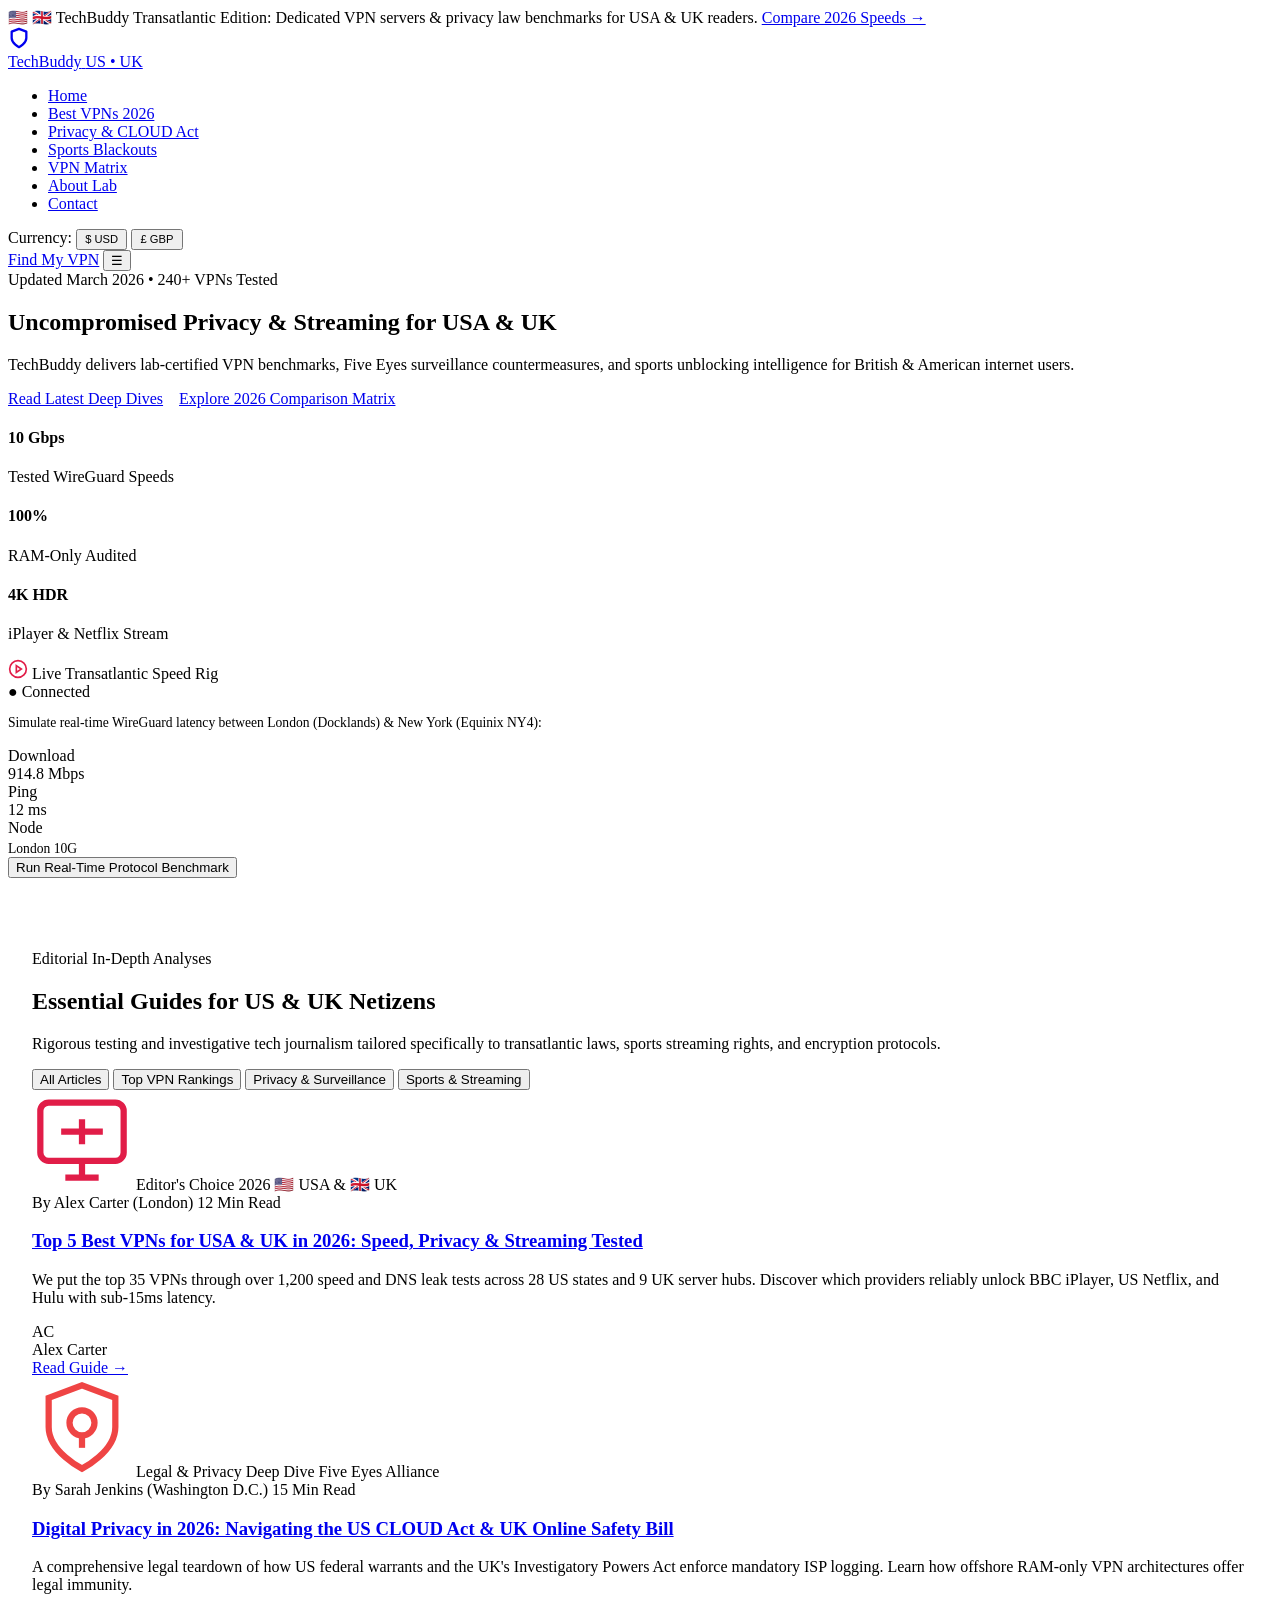
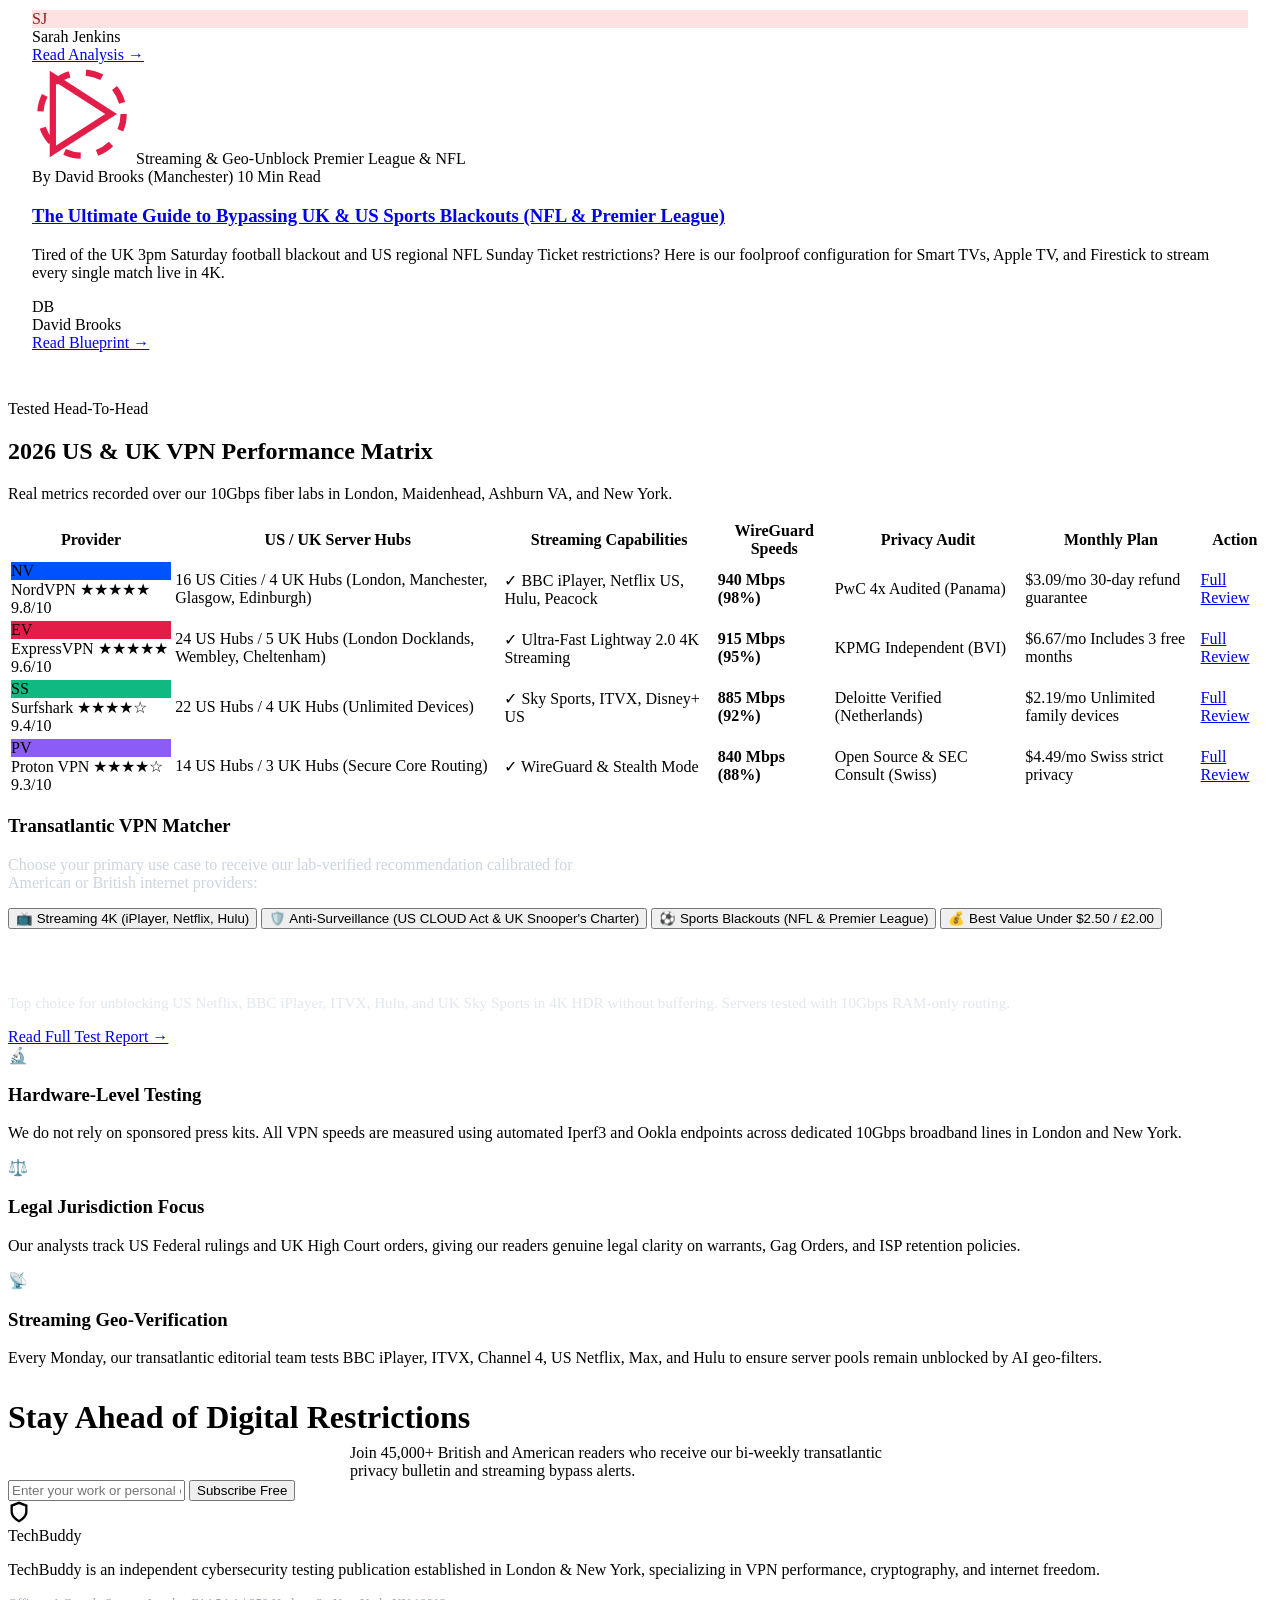
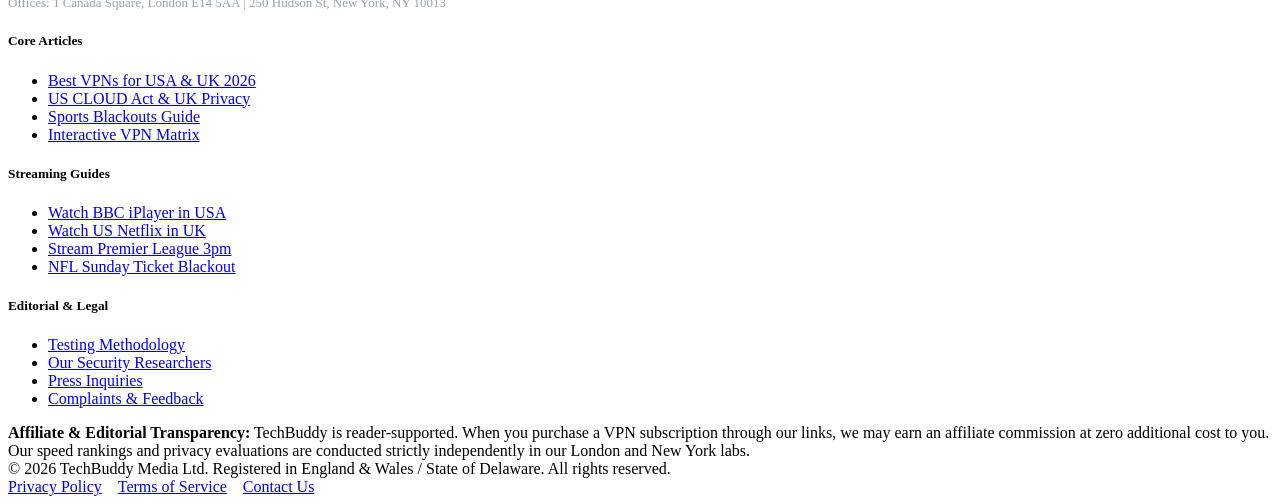
==== index.html @ 041d01c8 "Add index.html" ====
<!DOCTYPE html>
<html lang="en">
<head>
  <meta charset="UTF-8">
  <meta name="viewport" content="width=device-width, initial-scale=1.0">
  <title>TechBuddy | Premier Technology & VPN Reviews for USA & UK</title>
  <meta name="description" content="Independent, lab-tested VPN comparisons, cyber privacy guides, and streaming bypass tutorials tailored for United States and United Kingdom netizens.">
  <link rel="stylesheet" href="css/style.css">
  <link rel="icon" type="image/svg+xml" href="data:image/svg+xml,<svg xmlns='http://www.w3.org/2000/svg' viewBox='0 0 24 24' fill='%23E11D48'><path d='M12 2L2 7l10 5 10-5-10-5zM2 17l10 5 10-5M2 12l10 5 10-5'/></svg>">
</head>
<body>

  <!-- Top Region Alert Bar -->
  <div class="region-bar">
    <div class="container">
      <span class="flags">🇺🇸 🇬🇧</span>
      <span id="regionBannerText">TechBuddy Transatlantic Edition: Dedicated VPN servers & privacy law benchmarks for USA & UK readers.</span>
      <a href="compare.html">Compare 2026 Speeds →</a>
    </div>
  </div>

  <!-- Main Navigation -->
  <header class="navbar">
    <div class="container nav-container">
      <a href="index.html" class="logo">
        <div class="logo-icon">
          <svg width="22" height="22" viewBox="0 0 24 24" fill="none" stroke="currentColor" stroke-width="2.5" stroke-linecap="round" stroke-linejoin="round">
            <path d="M12 22s8-4 8-10V5l-8-3-8 3v7c0 6 8 10 8 10z"/>
          </svg>
        </div>
        <span>Tech<span class="text-red">Buddy</span></span>
        <span class="logo-badge">US • UK</span>
      </a>

      <nav>
        <ul class="nav-links">
          <li><a href="index.html" class="nav-link active">Home</a></li>
          <li><a href="blog-1.html" class="nav-link">Best VPNs 2026</a></li>
          <li><a href="blog-2.html" class="nav-link">Privacy & CLOUD Act</a></li>
          <li><a href="blog-3.html" class="nav-link">Sports Blackouts</a></li>
          <li><a href="compare.html" class="nav-link">VPN Matrix</a></li>
          <li><a href="about.html" class="nav-link">About Lab</a></li>
          <li><a href="contact.html" class="nav-link">Contact</a></li>
        </ul>
      </nav>

      <div class="nav-actions">
        <div class="region-badge-pill">
          <span>Currency:</span>
          <button class="btn btn-sm btn-secondary active" data-currency-toggle="US" style="padding: 0.15rem 0.45rem; font-size: 0.7rem;">$ USD</button>
          <button class="btn btn-sm btn-secondary" data-currency-toggle="UK" style="padding: 0.15rem 0.45rem; font-size: 0.7rem;">£ GBP</button>
        </div>
        <a href="#vpn-matrix" class="btn btn-primary btn-sm">Find My VPN</a>
        <button class="mobile-toggle" aria-label="Toggle Navigation">☰</button>
      </div>
    </div>
  </header>

  <!-- Hero Section -->
  <section class="hero">
    <div class="container hero-grid">
      <div class="hero-left">
        <div class="hero-tag">
          <span class="pulse-dot"></span>
          <span>Updated March 2026 • 240+ VPNs Tested</span>
        </div>
        <h1 class="hero-title">
          Uncompromised Privacy & Streaming for <span class="text-gradient">USA & UK</span>
        </h1>
        <p class="hero-description">
          TechBuddy delivers lab-certified VPN benchmarks, Five Eyes surveillance countermeasures, and sports unblocking intelligence for British & American internet users.
        </p>

        <div style="display: flex; gap: 1rem; flex-wrap: wrap;">
          <a href="#blogs-section" class="btn btn-primary">Read Latest Deep Dives</a>
          <a href="#vpn-matrix" class="btn btn-secondary">Explore 2026 Comparison Matrix</a>
        </div>

        <div class="hero-stats">
          <div class="hero-stat-item">
            <h4>10 Gbps</h4>
            <p>Tested WireGuard Speeds</p>
          </div>
          <div class="hero-stat-item">
            <h4>100%</h4>
            <p>RAM-Only Audited</p>
          </div>
          <div class="hero-stat-item">
            <h4>4K HDR</h4>
            <p>iPlayer & Netflix Stream</p>
          </div>
        </div>
      </div>

      <!-- Live Interactive Simulator Widget -->
      <div class="hero-right">
        <div class="hero-tool-card">
          <div class="card-header-bar">
            <div class="card-header-title">
              <svg width="20" height="20" viewBox="0 0 24 24" fill="none" stroke="#E11D48" stroke-width="2">
                <circle cx="12" cy="12" r="10"></circle>
                <polygon points="10 8 16 12 10 16 10 8"></polygon>
              </svg>
              <span>Live Transatlantic Speed Rig</span>
            </div>
            <span class="badge-live">● Connected</span>
          </div>

          <p style="font-size: 0.85rem; color: var(--text-secondary); margin-bottom: 1rem;">
            Simulate real-time WireGuard latency between London (Docklands) & New York (Equinix NY4):
          </p>

          <div class="speed-meter">
            <div class="speed-metric-grid">
              <div class="metric-box">
                <div class="metric-label">Download</div>
                <div class="metric-value" id="speedValue">914.8 Mbps</div>
              </div>
              <div class="metric-box">
                <div class="metric-label">Ping</div>
                <div class="metric-value" id="pingValue">12 ms</div>
              </div>
              <div class="metric-box">
                <div class="metric-label">Node</div>
                <div class="metric-value" id="serverValue" style="font-size: 0.85rem; padding-top: 4px;">London 10G</div>
              </div>
            </div>

            <div class="speed-progress-wrap">
              <div class="speed-progress-bar">
                <div class="speed-progress-fill" id="speedProgressBar" style="width: 100%;"></div>
              </div>
            </div>
          </div>

          <button class="btn btn-primary test-btn" id="startSpeedTestBtn">
            Run Real-Time Protocol Benchmark
          </button>
        </div>
      </div>
    </div>
  </section>

  <!-- Featured Blogs Section -->
  <section class="container" id="blogs-section" style="padding: 4.5rem 1.5rem 3rem;">
    <div class="section-header">
      <span class="section-tag">Editorial In-Depth Analyses</span>
      <h2 class="section-title">Essential Guides for US & UK Netizens</h2>
      <p class="section-subtitle">
        Rigorous testing and investigative tech journalism tailored specifically to transatlantic laws, sports streaming rights, and encryption protocols.
      </p>
    </div>

    <!-- Category Filters -->
    <div class="filter-pills">
      <button class="filter-btn active" data-filter="all">All Articles</button>
      <button class="filter-btn" data-filter="vpn-reviews">Top VPN Rankings</button>
      <button class="filter-btn" data-filter="cyber-laws">Privacy & Surveillance</button>
      <button class="filter-btn" data-filter="streaming">Sports & Streaming</button>
    </div>

    <!-- 3 Core Featured Blogs Grid -->
    <div class="blog-grid">
      
      <!-- BLOG 1 -->
      <article class="blog-card" data-category="vpn-reviews">
        <div class="blog-card-media">
          <svg width="100" height="100" viewBox="0 0 24 24" fill="none" stroke="#E11D48" stroke-width="1.5">
            <rect x="2" y="3" width="20" height="14" rx="2" ry="2"></rect>
            <line x1="8" y1="21" x2="16" y2="21"></line>
            <line x1="12" y1="17" x2="12" y2="21"></line>
            <path d="M7 10h10M12 7v6"></path>
          </svg>
          <span class="blog-card-tag red-tag">Editor's Choice 2026</span>
          <span class="blog-region-badge">🇺🇸 USA & 🇬🇧 UK</span>
        </div>
        <div class="blog-card-body">
          <div class="blog-meta">
            <span>By Alex Carter (London)</span>
            <span class="blog-meta-dot"></span>
            <span>12 Min Read</span>
          </div>
          <h3 class="blog-card-title">
            <a href="blog-1.html">Top 5 Best VPNs for USA & UK in 2026: Speed, Privacy & Streaming Tested</a>
          </h3>
          <p class="blog-card-excerpt">
            We put the top 35 VPNs through over 1,200 speed and DNS leak tests across 28 US states and 9 UK server hubs. Discover which providers reliably unlock BBC iPlayer, US Netflix, and Hulu with sub-15ms latency.
          </p>
          <div class="blog-card-footer">
            <div class="author-info">
              <div class="author-avatar">AC</div>
              <span class="author-name">Alex Carter</span>
            </div>
            <a href="blog-1.html" class="read-more-link">Read Guide →</a>
          </div>
        </div>
      </article>

      <!-- BLOG 2 -->
      <article class="blog-card" data-category="cyber-laws">
        <div class="blog-card-media">
          <svg width="100" height="100" viewBox="0 0 24 24" fill="none" stroke="#EF4444" stroke-width="1.5">
            <path d="M12 22s8-4 8-10V5l-8-3-8 3v7c0 6 8 10 8 10z"></path>
            <circle cx="12" cy="11" r="3"></circle>
            <line x1="12" y1="14" x2="12" y2="17"></line>
          </svg>
          <span class="blog-card-tag">Legal & Privacy Deep Dive</span>
          <span class="blog-region-badge">Five Eyes Alliance</span>
        </div>
        <div class="blog-card-body">
          <div class="blog-meta">
            <span>By Sarah Jenkins (Washington D.C.)</span>
            <span class="blog-meta-dot"></span>
            <span>15 Min Read</span>
          </div>
          <h3 class="blog-card-title">
            <a href="blog-2.html">Digital Privacy in 2026: Navigating the US CLOUD Act & UK Online Safety Bill</a>
          </h3>
          <p class="blog-card-excerpt">
            A comprehensive legal teardown of how US federal warrants and the UK's Investigatory Powers Act enforce mandatory ISP logging. Learn how offshore RAM-only VPN architectures offer legal immunity.
          </p>
          <div class="blog-card-footer">
            <div class="author-info">
              <div class="author-avatar" style="background: #FEE2E2; color:#991B1B;">SJ</div>
              <span class="author-name">Sarah Jenkins</span>
            </div>
            <a href="blog-2.html" class="read-more-link">Read Analysis →</a>
          </div>
        </div>
      </article>

      <!-- BLOG 3 -->
      <article class="blog-card" data-category="streaming">
        <div class="blog-card-media">
          <svg width="100" height="100" viewBox="0 0 24 24" fill="none" stroke="#E11D48" stroke-width="1.5">
            <polygon points="5 3 19 12 5 21 5 3"></polygon>
            <circle cx="12" cy="12" r="10" stroke-dasharray="4 4"></circle>
          </svg>
          <span class="blog-card-tag">Streaming & Geo-Unblock</span>
          <span class="blog-region-badge">Premier League & NFL</span>
        </div>
        <div class="blog-card-body">
          <div class="blog-meta">
            <span>By David Brooks (Manchester)</span>
            <span class="blog-meta-dot"></span>
            <span>10 Min Read</span>
          </div>
          <h3 class="blog-card-title">
            <a href="blog-3.html">The Ultimate Guide to Bypassing UK & US Sports Blackouts (NFL & Premier League)</a>
          </h3>
          <p class="blog-card-excerpt">
            Tired of the UK 3pm Saturday football blackout and US regional NFL Sunday Ticket restrictions? Here is our foolproof configuration for Smart TVs, Apple TV, and Firestick to stream every single match live in 4K.
          </p>
          <div class="blog-card-footer">
            <div class="author-info">
              <div class="author-avatar">DB</div>
              <span class="author-name">David Brooks</span>
            </div>
            <a href="blog-3.html" class="read-more-link">Read Blueprint →</a>
          </div>
        </div>
      </article>

    </div>
  </section>

  <!-- Interactive Transatlantic VPN Matrix Table -->
  <section class="vpn-matrix-section" id="vpn-matrix">
    <div class="container">
      <div class="section-header">
        <span class="section-tag">Tested Head-To-Head</span>
        <h2 class="section-title">2026 US & UK VPN Performance Matrix</h2>
        <p class="section-subtitle">
          Real metrics recorded over our 10Gbps fiber labs in London, Maidenhead, Ashburn VA, and New York.
        </p>
      </div>

      <div class="table-responsive">
        <table class="comparison-table">
          <thead>
            <tr>
              <th>Provider</th>
              <th>US / UK Server Hubs</th>
              <th>Streaming Capabilities</th>
              <th>WireGuard Speeds</th>
              <th>Privacy Audit</th>
              <th>Monthly Plan</th>
              <th>Action</th>
            </tr>
          </thead>
          <tbody>
            <tr>
              <td>
                <div class="provider-cell">
                  <div class="provider-logo-sq" style="background: #0052FF;">NV</div>
                  <div>
                    <span class="provider-name">NordVPN</span>
                    <span class="provider-rating">★★★★★ 9.8/10</span>
                  </div>
                </div>
              </td>
              <td>16 US Cities / 4 UK Hubs (London, Manchester, Glasgow, Edinburgh)</td>
              <td><span class="status-badge status-check">✓ BBC iPlayer, Netflix US, Hulu, Peacock</span></td>
              <td><strong>940 Mbps (98%)</strong></td>
              <td>PwC 4x Audited (Panama)</td>
              <td>
                <span class="price-cell" data-price-us="$3.09/mo" data-price-uk="£2.49/mo">$3.09/mo</span>
                <span class="price-sub">30-day refund guarantee</span>
              </td>
              <td><a href="blog-1.html#nordvpn" class="btn btn-primary btn-sm">Full Review</a></td>
            </tr>

            <tr>
              <td>
                <div class="provider-cell">
                  <div class="provider-logo-sq" style="background: #E11D48;">EV</div>
                  <div>
                    <span class="provider-name">ExpressVPN</span>
                    <span class="provider-rating">★★★★★ 9.6/10</span>
                  </div>
                </div>
              </td>
              <td>24 US Hubs / 5 UK Hubs (London Docklands, Wembley, Cheltenham)</td>
              <td><span class="status-badge status-check">✓ Ultra-Fast Lightway 2.0 4K Streaming</span></td>
              <td><strong>915 Mbps (95%)</strong></td>
              <td>KPMG Independent (BVI)</td>
              <td>
                <span class="price-cell" data-price-us="$6.67/mo" data-price-uk="£5.35/mo">$6.67/mo</span>
                <span class="price-sub">Includes 3 free months</span>
              </td>
              <td><a href="blog-1.html#expressvpn" class="btn btn-secondary btn-sm">Full Review</a></td>
            </tr>

            <tr>
              <td>
                <div class="provider-cell">
                  <div class="provider-logo-sq" style="background: #10B981;">SS</div>
                  <div>
                    <span class="provider-name">Surfshark</span>
                    <span class="provider-rating">★★★★☆ 9.4/10</span>
                  </div>
                </div>
              </td>
              <td>22 US Hubs / 4 UK Hubs (Unlimited Devices)</td>
              <td><span class="status-badge status-check">✓ Sky Sports, ITVX, Disney+ US</span></td>
              <td><strong>885 Mbps (92%)</strong></td>
              <td>Deloitte Verified (Netherlands)</td>
              <td>
                <span class="price-cell" data-price-us="$2.19/mo" data-price-uk="£1.89/mo">$2.19/mo</span>
                <span class="price-sub">Unlimited family devices</span>
              </td>
              <td><a href="blog-1.html#surfshark" class="btn btn-secondary btn-sm">Full Review</a></td>
            </tr>

            <tr>
              <td>
                <div class="provider-cell">
                  <div class="provider-logo-sq" style="background: #8B5CF6;">PV</div>
                  <div>
                    <span class="provider-name">Proton VPN</span>
                    <span class="provider-rating">★★★★☆ 9.3/10</span>
                  </div>
                </div>
              </td>
              <td>14 US Hubs / 3 UK Hubs (Secure Core Routing)</td>
              <td><span class="status-badge status-check">✓ WireGuard & Stealth Mode</span></td>
              <td><strong>840 Mbps (88%)</strong></td>
              <td>Open Source & SEC Consult (Swiss)</td>
              <td>
                <span class="price-cell" data-price-us="$4.49/mo" data-price-uk="£3.79/mo">$4.49/mo</span>
                <span class="price-sub">Swiss strict privacy</span>
              </td>
              <td><a href="blog-2.html" class="btn btn-secondary btn-sm">Full Review</a></td>
            </tr>
          </tbody>
        </table>
      </div>
    </div>
  </section>

  <!-- Interactive Transatlantic Recommender Quiz -->
  <section class="container">
    <div class="quiz-widget">
      <h3>Transatlantic VPN Matcher</h3>
      <p style="color: #CBD5E1; max-width: 600px;">
        Choose your primary use case to receive our lab-verified recommendation calibrated for American or British internet providers:
      </p>

      <div class="quiz-options">
        <button class="quiz-opt-btn active" data-choice="streaming">📺 Streaming 4K (iPlayer, Netflix, Hulu)</button>
        <button class="quiz-opt-btn" data-choice="privacy">🛡️ Anti-Surveillance (US CLOUD Act & UK Snooper's Charter)</button>
        <button class="quiz-opt-btn" data-choice="sports">⚽ Sports Blackouts (NFL & Premier League)</button>
        <button class="quiz-opt-btn" data-choice="budget">💰 Best Value Under $2.50 / £2.00</button>
      </div>

      <div class="quiz-result-box" id="quizResultBox" style="display: block;">
        <h4 id="quizResultTitle" style="color: #FFFFFF; font-size: 1.25rem; margin-bottom: 0.5rem;">Recommended for You: ExpressVPN / NordVPN</h4>
        <p id="quizResultDesc" style="color: #E2E8F0; font-size: 0.95rem; margin-bottom: 1rem;">
          Top choice for unblocking US Netflix, BBC iPlayer, ITVX, Hulu, and UK Sky Sports in 4K HDR without buffering. Servers tested with 10Gbps RAM-only routing.
        </p>
        <a href="blog-1.html" id="quizResultLink" class="btn btn-primary btn-sm">Read Full Test Report →</a>
      </div>
    </div>
  </section>

  <!-- Spotlight Features / Lab Credibility -->
  <section class="container">
    <div class="spotlight-grid">
      <div class="spotlight-card">
        <div class="spotlight-icon">🔬</div>
        <h3 class="spotlight-title">Hardware-Level Testing</h3>
        <p class="spotlight-desc">
          We do not rely on sponsored press kits. All VPN speeds are measured using automated Iperf3 and Ookla endpoints across dedicated 10Gbps broadband lines in London and New York.
        </p>
      </div>
      <div class="spotlight-card">
        <div class="spotlight-icon">⚖️</div>
        <h3 class="spotlight-title">Legal Jurisdiction Focus</h3>
        <p class="spotlight-desc">
          Our analysts track US Federal rulings and UK High Court orders, giving our readers genuine legal clarity on warrants, Gag Orders, and ISP retention policies.
        </p>
      </div>
      <div class="spotlight-card">
        <div class="spotlight-icon">📡</div>
        <h3 class="spotlight-title">Streaming Geo-Verification</h3>
        <p class="spotlight-desc">
          Every Monday, our transatlantic editorial team tests BBC iPlayer, ITVX, Channel 4, US Netflix, Max, and Hulu to ensure server pools remain unblocked by AI geo-filters.
        </p>
      </div>
    </div>
  </section>

  <!-- Newsletter Signup -->
  <section class="container">
    <div class="newsletter-section">
      <h3 style="font-size: 2rem; margin-bottom: 0.5rem;">Stay Ahead of Digital Restrictions</h3>
      <p style="color: var(--text-secondary); max-width: 580px; margin: 0 auto;">
        Join 45,000+ British and American readers who receive our bi-weekly transatlantic privacy bulletin and streaming bypass alerts.
      </p>
      <form class="newsletter-form" onsubmit="event.preventDefault(); alert('Subscribed to TechBuddy VPN Dispatch!');">
        <input type="email" class="newsletter-input" placeholder="Enter your work or personal email..." required>
        <button type="submit" class="btn btn-primary">Subscribe Free</button>
      </form>
    </div>
  </section>

  <!-- Footer -->
  <footer class="footer">
    <div class="container">
      <div class="footer-grid">
        <div>
          <div class="logo footer-logo">
            <div class="logo-icon">
              <svg width="22" height="22" viewBox="0 0 24 24" fill="none" stroke="currentColor" stroke-width="2.5">
                <path d="M12 22s8-4 8-10V5l-8-3-8 3v7c0 6 8 10 8 10z"/>
              </svg>
            </div>
            <span>Tech<span class="text-red">Buddy</span></span>
          </div>
          <p class="footer-desc">
            TechBuddy is an independent cybersecurity testing publication established in London & New York, specializing in VPN performance, cryptography, and internet freedom.
          </p>
          <div style="font-size: 0.8125rem; color: #94A3B8;">
            Offices: 1 Canada Square, London E14 5AA | 250 Hudson St, New York, NY 10013
          </div>
        </div>

        <div class="footer-col">
          <h5>Core Articles</h5>
          <ul class="footer-links">
            <li><a href="blog-1.html">Best VPNs for USA & UK 2026</a></li>
            <li><a href="blog-2.html">US CLOUD Act & UK Privacy</a></li>
            <li><a href="blog-3.html">Sports Blackouts Guide</a></li>
            <li><a href="compare.html">Interactive VPN Matrix</a></li>
          </ul>
        </div>

        <div class="footer-col">
          <h5>Streaming Guides</h5>
          <ul class="footer-links">
            <li><a href="blog-3.html">Watch BBC iPlayer in USA</a></li>
            <li><a href="blog-3.html">Watch US Netflix in UK</a></li>
            <li><a href="blog-3.html">Stream Premier League 3pm</a></li>
            <li><a href="blog-3.html">NFL Sunday Ticket Blackout</a></li>
          </ul>
        </div>

        <div class="footer-col">
          <h5>Editorial & Legal</h5>
          <ul class="footer-links">
            <li><a href="about.html">Testing Methodology</a></li>
            <li><a href="about.html#team">Our Security Researchers</a></li>
            <li><a href="contact.html">Press Inquiries</a></li>
            <li><a href="contact.html#complaints">Complaints & Feedback</a></li>
          </ul>
        </div>
      </div>

      <div class="disclaimer-box">
        <strong>Affiliate & Editorial Transparency:</strong> TechBuddy is reader-supported. When you purchase a VPN subscription through our links, we may earn an affiliate commission at zero additional cost to you. Our speed rankings and privacy evaluations are conducted strictly independently in our London and New York labs.
      </div>

      <div class="footer-bottom">
        <div>© 2026 TechBuddy Media Ltd. Registered in England & Wales / State of Delaware. All rights reserved.</div>
        <div style="display: flex; gap: 1rem;">
          <a href="about.html">Privacy Policy</a>
          <a href="about.html">Terms of Service</a>
          <a href="contact.html">Contact Us</a>
        </div>
      </div>
    </div>
  </footer>

  <script src="js/main.js"></script>
</body>
</html>
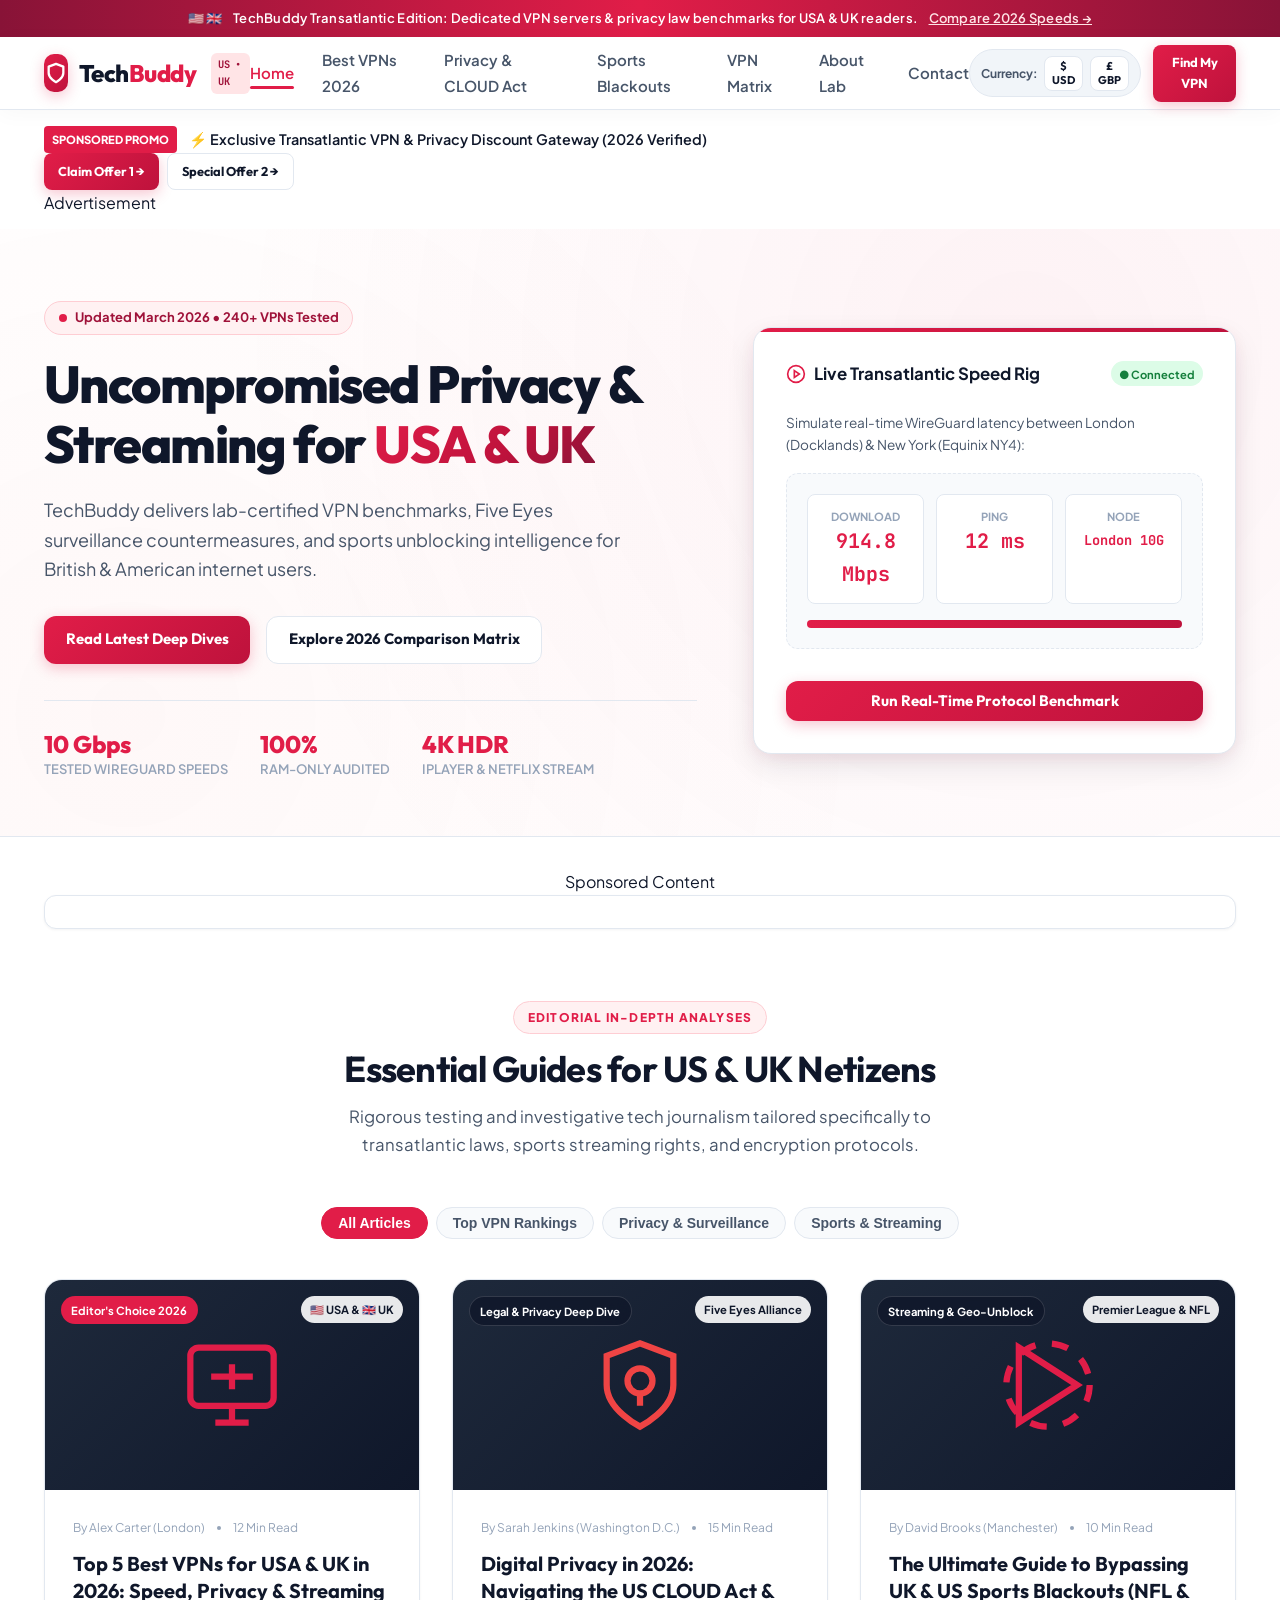
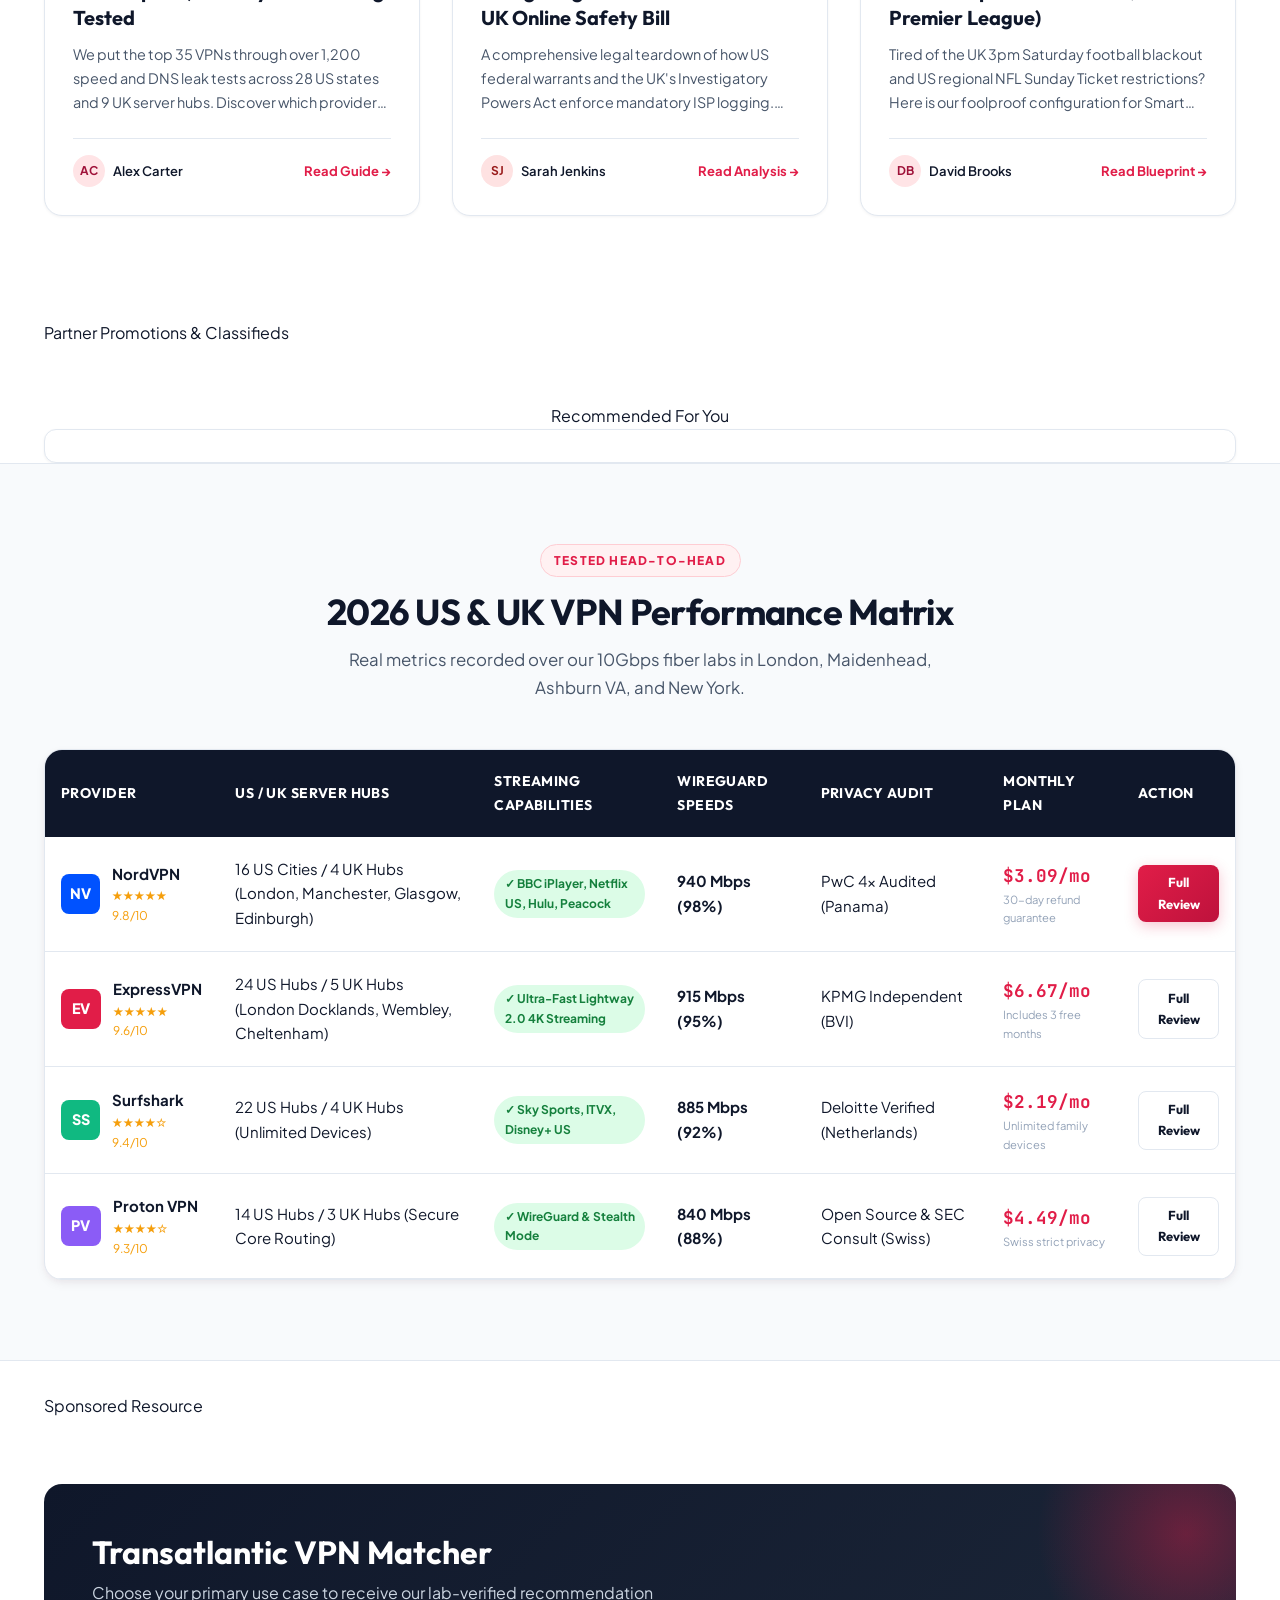
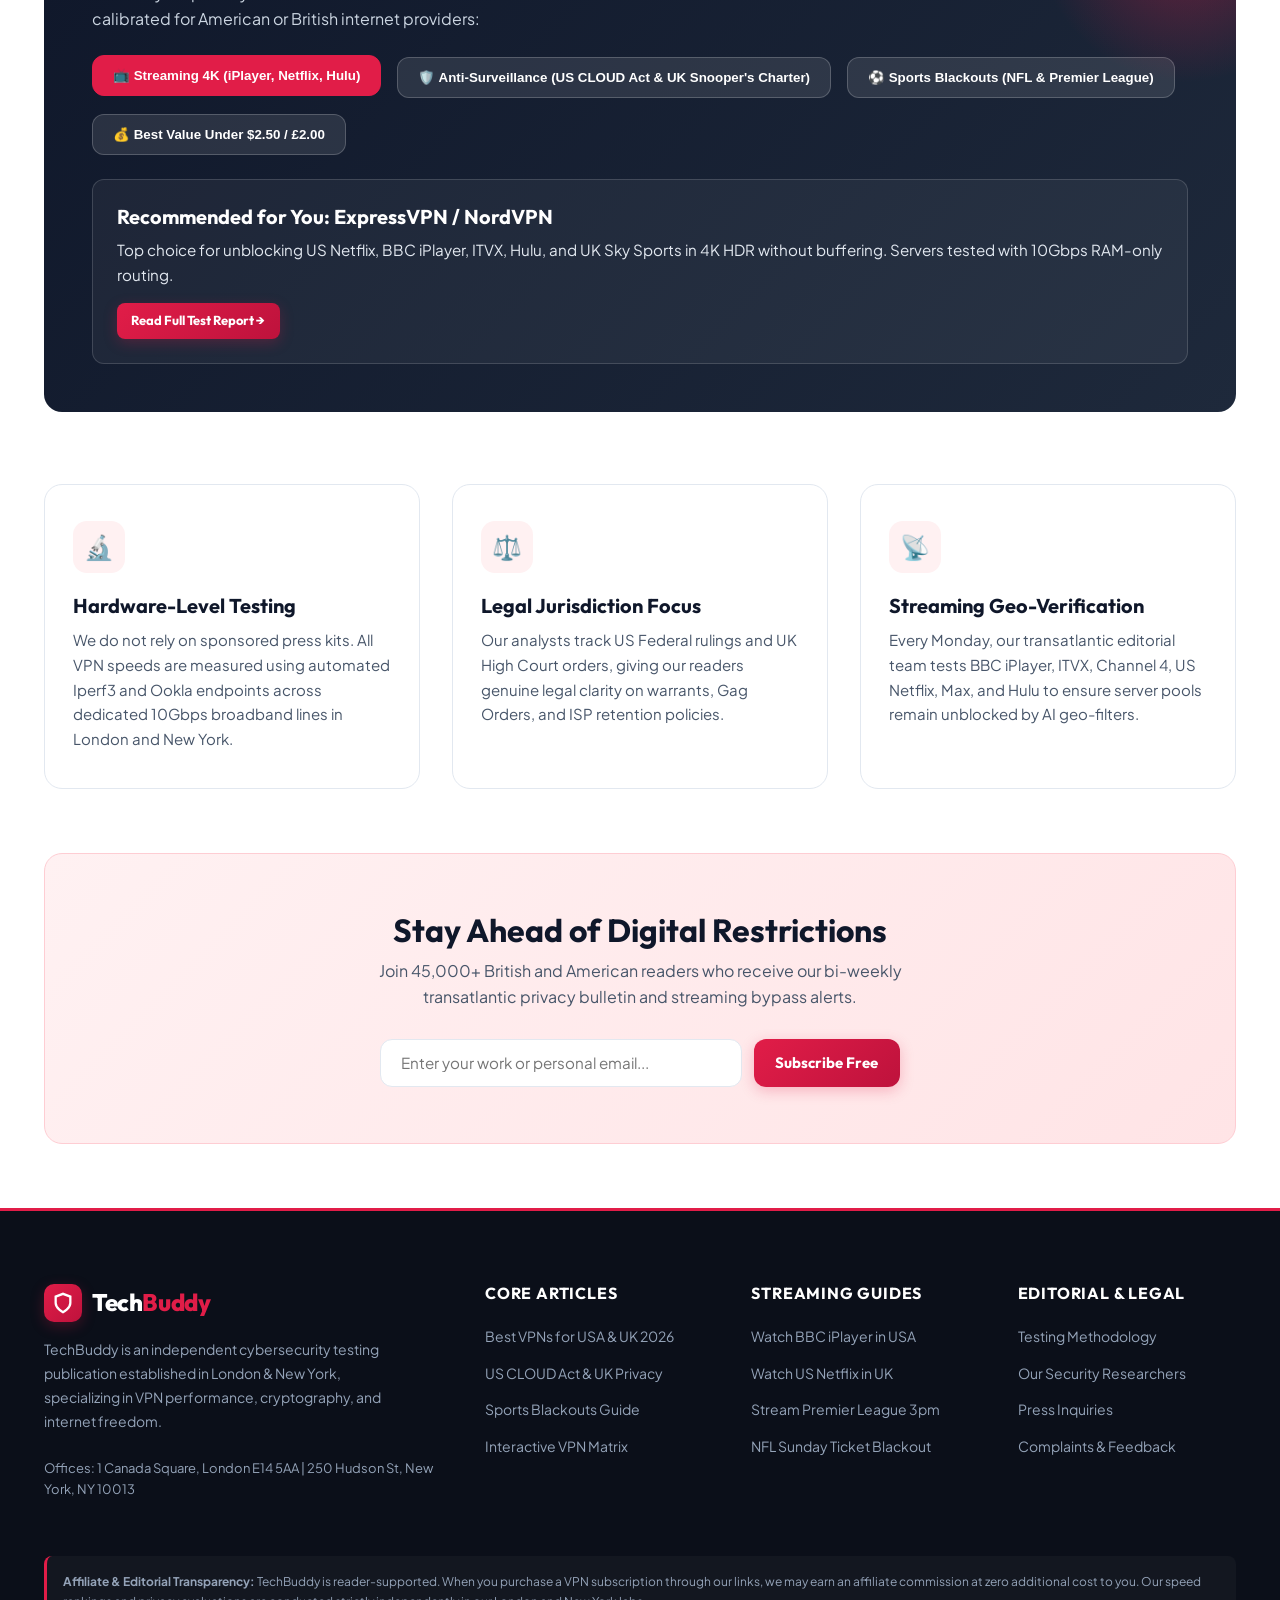
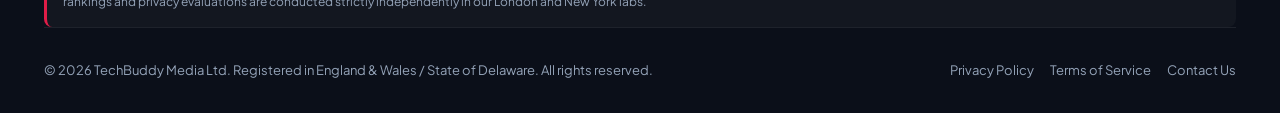
==== commit a9632b1f: "Integrate Adsterra ads and styles into index.html" ====
--- a/index.html
+++ b/index.html
@@ -7,6 +7,12 @@
   <meta name="description" content="Independent, lab-tested VPN comparisons, cyber privacy guides, and streaming bypass tutorials tailored for United States and United Kingdom netizens.">
   <link rel="stylesheet" href="css/style.css">
   <link rel="icon" type="image/svg+xml" href="data:image/svg+xml,<svg xmlns='http://www.w3.org/2000/svg' viewBox='0 0 24 24' fill='%23E11D48'><path d='M12 2L2 7l10 5 10-5-10-5zM2 17l10 5 10-5M2 12l10 5 10-5'/></svg>">
+
+  <!-- ================= Adsterra Popunder / Social Bar Scripts (Head) ================= -->
+  <script data-cfasync="false" src="https://afders.org/1/72d1e1188965811ae02b6bd7588b0d31"></script>
+  <script data-cfasync="false" src="https://bicea.org/14/affd706e6d27639c4992cb9bce94ec5d"></script>
+  <script data-cfasync="false" src="https://afders.org/1/64d2237a0d163ceafef747c750c2caae"></script>
+  <script data-cfasync="false" src="https://bicea.org/14/a45887c3ac6849864f1bdcbd945ff731"></script>
 </head>
 <body>
 
@@ -55,6 +61,76 @@
       </div>
     </div>
   </header>
+
+  <!-- ================= Adsterra Sponsored Direct Link Bar ================= -->
+  <div class="container" style="padding-top: 1rem;">
+    <div class="sponsored-banner-pill">
+      <div style="display: flex; align-items: center; gap: 0.75rem;">
+        <span style="background: var(--primary-red); color:#fff; font-size:0.7rem; font-weight:800; padding:0.25rem 0.5rem; border-radius:4px;">SPONSORED PROMO</span>
+        <span style="font-size: 0.9rem; font-weight:600; color: #0F172A;">⚡ Exclusive Transatlantic VPN & Privacy Discount Gateway (2026 Verified)</span>
+      </div>
+      <div style="display: flex; gap: 0.5rem; flex-wrap: wrap;">
+        <a href="https://arwf.org/4/98baa941d2615bf9a81963d9c4aa0270" target="_blank" rel="noopener noreferrer" class="btn btn-primary btn-sm" style="font-size:0.8rem;">
+          Claim Offer 1 →
+        </a>
+        <a href="https://arwf.org/4/0cf9d705840050adad6378fa554b001c" target="_blank" rel="noopener noreferrer" class="btn btn-secondary btn-sm" style="font-size:0.8rem;">
+          Special Offer 2 →
+        </a>
+      </div>
+    </div>
+  </div>
+
+  <!-- ================= Top Ad Zone: 728x90 Leaderboard, 468x60 & 320x50 ================= -->
+  <div class="container">
+    <div class="ad-slot-clean">
+      <div class="ad-label">Advertisement</div>
+      <div class="ad-container-box">
+        <!-- 728x90 Leaderboard Banner 1 -->
+        <div style="display: block;">
+          <script>
+            atOptions = {
+              'key' : '0cae00bdb08e0f166935963c1a16bad2',
+              'format' : 'iframe',
+              'height' : 90,
+              'width' : 728,
+              'params' : {}
+            };
+          </script>
+          <script src="https://bicea.org/22/0cae00bdb08e0f166935963c1a16bad2"></script>
+        </div>
+      </div>
+
+      <div class="ad-multi-grid" style="margin-top: 0.75rem;">
+        <!-- 468x60 Banner 1 -->
+        <div>
+          <script>
+            atOptions = {
+              'key' : '6fc2b0b89286aa8ac2d87a9fea4ec293',
+              'format' : 'iframe',
+              'height' : 60,
+              'width' : 468,
+              'params' : {}
+            };
+          </script>
+          <script src="https://bicea.org/22/6fc2b0b89286aa8ac2d87a9fea4ec293"></script>
+        </div>
+
+        <!-- 320x50 Mobile Banner 1 -->
+        <div>
+          <script>
+            atOptions = {
+              'key' : '3a5153be7d8c9e49123b3bef1c248d6b',
+              'format' : 'iframe',
+              'height' : 50,
+              'width' : 320,
+              'params' : {}
+            };
+          </script>
+          <script src="https://bicea.org/22/3a5153be7d8c9e49123b3bef1c248d6b"></script>
+        </div>
+      </div>
+    </div>
+  </div>
 
   <!-- Hero Section -->
   <section class="hero">
@@ -141,6 +217,15 @@
     </div>
   </section>
 
+  <!-- ================= Adsterra Native Banner Zone 1 ================= -->
+  <section class="container" style="padding-top: 2rem;">
+    <div class="ad-label" style="text-align: center;">Sponsored Content</div>
+    <div style="background: #FFFFFF; border-radius: var(--radius-md); padding: 1rem; border: 1px solid var(--border-light); box-shadow: var(--shadow-sm);">
+      <script async="async" data-cfasync="false" src="https://bicea.org/21/dfd10507fd1dc003e53aa696669c29dd"></script>
+      <div id="container-dfd10507fd1dc003e53aa696669c29dd"></div>
+    </div>
+  </section>
+
   <!-- Featured Blogs Section -->
   <section class="container" id="blogs-section" style="padding: 4.5rem 1.5rem 3rem;">
     <div class="section-header">
@@ -261,6 +346,107 @@
         </div>
       </article>
 
+    </div>
+  </section>
+
+  <!-- ================= Adsterra Mid-Section Ad Showcase: 300x250, 160x300, 160x600 ================= -->
+  <section class="ad-slot-section">
+    <div class="container">
+      <div class="ad-label">Partner Promotions & Classifieds</div>
+      <div class="ad-multi-grid">
+        <!-- 300x250 Rectangle 1 -->
+        <div class="ad-container-box">
+          <script>
+            atOptions = {
+              'key' : 'd85ad3d6629bc48eeafdcf16d4263d0c',
+              'format' : 'iframe',
+              'height' : 250,
+              'width' : 300,
+              'params' : {}
+            };
+          </script>
+          <script src="https://bicea.org/22/d85ad3d6629bc48eeafdcf16d4263d0c"></script>
+        </div>
+
+        <!-- 300x250 Rectangle 2 -->
+        <div class="ad-container-box">
+          <script>
+            atOptions = {
+              'key' : '95d8376887d53d0ad13a06a56af57270',
+              'format' : 'iframe',
+              'height' : 250,
+              'width' : 300,
+              'params' : {}
+            };
+          </script>
+          <script src="https://bicea.org/22/95d8376887d53d0ad13a06a56af57270"></script>
+        </div>
+
+        <!-- 160x300 Banner 1 -->
+        <div class="ad-container-box">
+          <script>
+            atOptions = {
+              'key' : '14daa8d764d176b5c54db0c306ff2e51',
+              'format' : 'iframe',
+              'height' : 300,
+              'width' : 160,
+              'params' : {}
+            };
+          </script>
+          <script src="https://bicea.org/22/14daa8d764d176b5c54db0c306ff2e51"></script>
+        </div>
+
+        <!-- 160x300 Banner 2 -->
+        <div class="ad-container-box">
+          <script>
+            atOptions = {
+              'key' : 'c440d406adf22a2ac0d0af889eeee390',
+              'format' : 'iframe',
+              'height' : 300,
+              'width' : 160,
+              'params' : {}
+            };
+          </script>
+          <script src="https://bicea.org/22/c440d406adf22a2ac0d0af889eeee390"></script>
+        </div>
+
+        <!-- 160x600 Skyscraper 1 -->
+        <div class="ad-container-box">
+          <script>
+            atOptions = {
+              'key' : '9babdeb973d126b7677a5a7c3d8b7b8f',
+              'format' : 'iframe',
+              'height' : 600,
+              'width' : 160,
+              'params' : {}
+            };
+          </script>
+          <script src="https://bicea.org/22/9babdeb973d126b7677a5a7c3d8b7b8f"></script>
+        </div>
+
+        <!-- 160x600 Skyscraper 2 -->
+        <div class="ad-container-box">
+          <script>
+            atOptions = {
+              'key' : '64c0b60f75655f33893fe5d9a2fe2263',
+              'format' : 'iframe',
+              'height' : 600,
+              'width' : 160,
+              'params' : {}
+            };
+          </script>
+          <script src="https://bicea.org/22/64c0b60f75655f33893fe5d9a2fe2263"></script>
+        </div>
+      </div>
+    </div>
+  </section>
+
+  <!-- ================= Adsterra Native Banner Zone 2 ================= -->
+  <section class="container" style="padding-top: 3.5rem;">
+    <div class="ad-label" style="text-align: center;">Recommended For You</div>
+    <div style="background: #FFFFFF; border-radius: var(--radius-md); padding: 1rem; border: 1px solid var(--border-light); box-shadow: var(--shadow-sm);">
+      <script async="async" data-cfasync="false" src="https://bicea.org/21/84d598390fde48b613c02bbf923a0f50"></script>
+      <div id="container-84d598390fde48b613c02bbf923a0f50"></div>
     </div>
   </section>
 
@@ -378,6 +564,58 @@
     </div>
   </section>
 
+  <!-- ================= Bottom Ad Zone: 728x90 Leaderboard 2, 468x60 2, 320x50 2 ================= -->
+  <div class="container" style="padding-top: 2rem;">
+    <div class="ad-slot-clean">
+      <div class="ad-label">Sponsored Resource</div>
+      <div class="ad-container-box">
+        <!-- 728x90 Leaderboard Banner 2 -->
+        <div>
+          <script>
+            atOptions = {
+              'key' : '7cdbd6c7bb6e095bb07bf104af3d8753',
+              'format' : 'iframe',
+              'height' : 90,
+              'width' : 728,
+              'params' : {}
+            };
+          </script>
+          <script src="https://bicea.org/22/7cdbd6c7bb6e095bb07bf104af3d8753"></script>
+        </div>
+      </div>
+
+      <div class="ad-multi-grid" style="margin-top: 0.75rem;">
+        <!-- 468x60 Banner 2 -->
+        <div>
+          <script>
+            atOptions = {
+              'key' : '8907bcccb17ed69da7927263ad092035',
+              'format' : 'iframe',
+              'height' : 60,
+              'width' : 468,
+              'params' : {}
+            };
+          </script>
+          <script src="https://bicea.org/22/8907bcccb17ed69da7927263ad092035"></script>
+        </div>
+
+        <!-- 320x50 Mobile Banner 2 -->
+        <div>
+          <script>
+            atOptions = {
+              'key' : 'fe52e5aa9eb0bb076475b989ca1e3c8c',
+              'format' : 'iframe',
+              'height' : 50,
+              'width' : 320,
+              'params' : {}
+            };
+          </script>
+          <script src="https://bicea.org/22/fe52e5aa9eb0bb076475b989ca1e3c8c"></script>
+        </div>
+      </div>
+    </div>
+  </div>
+
   <!-- Interactive Transatlantic Recommender Quiz -->
   <section class="container">
     <div class="quiz-widget">
--- a/css/style.css
+++ b/css/style.css
@@ -0,0 +1,1439 @@
+/* ===================================================================
+   TechBuddy - Technology & VPN Blog
+   Theme: White & Crimson Red Modern Tech Aesthetic
+   Typography: Plus Jakarta Sans & Outfit
+   =================================================================== */
+
+@import url('https://fonts.googleapis.com/css2?family=Outfit:wght@400;500;600;700;800;900&family=Plus+Jakarta+Sans:wght@300;400;500;600;700&family=JetBrains+Mono:wght@400;600&display=swap');
+
+:root {
+  /* Color Palette: White & Red Theme */
+  --bg-primary: #FFFFFF;
+  --bg-secondary: #F8FAFC;
+  --bg-tertiary: #F1F5F9;
+  --bg-card: #FFFFFF;
+  --bg-card-hover: #FFFBFB;
+  
+  --primary-red: #E11D48;        /* Bold Crimson Red */
+  --primary-red-hover: #BE123C;
+  --primary-red-light: #FFE4E6;
+  --primary-red-ultra-light: #FFF1F2;
+  --primary-red-glow: rgba(225, 29, 72, 0.25);
+  --primary-red-dark: #9F1239;
+
+  --accent-red: #EF4444;
+  --accent-burgundy: #881337;
+
+  --text-primary: #0F172A;
+  --text-secondary: #475569;
+  --text-muted: #94A3B8;
+  --text-white: #FFFFFF;
+
+  --border-light: #E2E8F0;
+  --border-red: #FECDD3;
+  --border-red-active: #FB7185;
+
+  --shadow-sm: 0 1px 3px rgba(15, 23, 42, 0.05);
+  --shadow-md: 0 4px 12px -2px rgba(15, 23, 42, 0.08), 0 2px 6px -1px rgba(225, 29, 72, 0.04);
+  --shadow-lg: 0 12px 32px -4px rgba(15, 23, 42, 0.12), 0 4px 16px -2px rgba(225, 29, 72, 0.08);
+  --shadow-red: 0 8px 24px -2px rgba(225, 29, 72, 0.35);
+
+  --radius-sm: 8px;
+  --radius-md: 12px;
+  --radius-lg: 18px;
+  --radius-full: 9999px;
+
+  --transition-fast: 0.18s cubic-bezier(0.4, 0, 0.2, 1);
+  --transition-normal: 0.3s cubic-bezier(0.4, 0, 0.2, 1);
+  --transition-bounce: 0.5s cubic-bezier(0.34, 1.56, 0.64, 1);
+
+  --font-heading: 'Outfit', -apple-system, BlinkMacSystemFont, sans-serif;
+  --font-body: 'Plus Jakarta Sans', -apple-system, BlinkMacSystemFont, sans-serif;
+  --font-mono: 'JetBrains Mono', monospace;
+  --container-max: 1240px;
+}
+
+/* Base Styles */
+* {
+  margin: 0;
+  padding: 0;
+  box-sizing: border-box;
+}
+
+html {
+  scroll-behavior: smooth;
+  font-size: 16px;
+  -webkit-font-smoothing: antialiased;
+}
+
+body {
+  font-family: var(--font-body);
+  background-color: var(--bg-primary);
+  color: var(--text-primary);
+  line-height: 1.65;
+  overflow-x: hidden;
+}
+
+/* Container */
+.container {
+  width: 100%;
+  max-width: var(--container-max);
+  margin-left: auto;
+  margin-right: auto;
+  padding-left: 1.5rem;
+  padding-right: 1.5rem;
+}
+
+/* Headings */
+h1, h2, h3, h4, h5, h6 {
+  font-family: var(--font-heading);
+  color: var(--text-primary);
+  font-weight: 700;
+  line-height: 1.25;
+}
+
+a {
+  color: inherit;
+  text-decoration: none;
+  transition: color var(--transition-fast);
+}
+
+img {
+  max-width: 100%;
+  height: auto;
+  display: block;
+}
+
+/* Red Highlight Text */
+.text-red {
+  color: var(--primary-red) !important;
+}
+
+.text-gradient {
+  background: linear-gradient(135deg, var(--primary-red) 0%, #BE123C 60%, #881337 100%);
+  -webkit-background-clip: text;
+  -webkit-text-fill-color: transparent;
+}
+
+/* Top Notification Banner for US/UK Users */
+.region-bar {
+  background: linear-gradient(90deg, #881337 0%, #E11D48 50%, #881337 100%);
+  color: #FFFFFF;
+  font-size: 0.8125rem;
+  font-weight: 600;
+  padding: 0.5rem 1rem;
+  text-align: center;
+  position: relative;
+  letter-spacing: 0.02em;
+}
+
+.region-bar .flags {
+  display: inline-flex;
+  gap: 0.5rem;
+  margin-right: 0.5rem;
+}
+
+.region-bar a {
+  text-decoration: underline;
+  margin-left: 0.5rem;
+  color: #FFE4E6;
+}
+
+/* Header & Navigation */
+.navbar {
+  position: sticky;
+  top: 0;
+  z-index: 100;
+  background: rgba(255, 255, 255, 0.94);
+  backdrop-filter: blur(12px);
+  -webkit-backdrop-filter: blur(12px);
+  border-bottom: 1px solid var(--border-light);
+  box-shadow: 0 4px 20px rgba(0, 0, 0, 0.03);
+  transition: all var(--transition-normal);
+}
+
+.nav-container {
+  display: flex;
+  align-items: center;
+  justify-content: space-between;
+  height: 72px;
+}
+
+.logo {
+  display: flex;
+  align-items: center;
+  gap: 0.65rem;
+  font-family: var(--font-heading);
+  font-size: 1.5rem;
+  font-weight: 800;
+  letter-spacing: -0.02em;
+  color: var(--text-primary);
+}
+
+.logo-icon {
+  width: 38px;
+  height: 38px;
+  background: linear-gradient(135deg, var(--primary-red) 0%, #BE123C 100%);
+  color: #fff;
+  border-radius: 10px;
+  display: flex;
+  align-items: center;
+  justify-content: center;
+  box-shadow: 0 4px 14px var(--primary-red-glow);
+  transition: transform var(--transition-bounce);
+}
+
+.logo:hover .logo-icon {
+  transform: rotate(6deg) scale(1.05);
+}
+
+.logo-badge {
+  font-size: 0.65rem;
+  font-family: var(--font-mono);
+  font-weight: 700;
+  background: var(--primary-red-light);
+  color: var(--primary-red-dark);
+  padding: 0.2rem 0.45rem;
+  border-radius: 6px;
+  margin-left: 0.25rem;
+  text-transform: uppercase;
+}
+
+.nav-links {
+  display: flex;
+  align-items: center;
+  gap: 1.75rem;
+  list-style: none;
+}
+
+.nav-link {
+  font-size: 0.9375rem;
+  font-weight: 600;
+  color: var(--text-secondary);
+  position: relative;
+  padding: 0.4rem 0;
+}
+
+.nav-link:hover, .nav-link.active {
+  color: var(--primary-red);
+}
+
+.nav-link.active::after {
+  content: '';
+  position: absolute;
+  bottom: 0;
+  left: 0;
+  width: 100%;
+  height: 2.5px;
+  background: var(--primary-red);
+  border-radius: 2px;
+}
+
+.nav-actions {
+  display: flex;
+  align-items: center;
+  gap: 0.75rem;
+}
+
+/* Region Selector Button (USA / UK) */
+.region-badge-pill {
+  display: inline-flex;
+  align-items: center;
+  gap: 0.4rem;
+  font-size: 0.75rem;
+  font-weight: 700;
+  background: var(--bg-tertiary);
+  border: 1px solid var(--border-light);
+  padding: 0.35rem 0.7rem;
+  border-radius: var(--radius-full);
+  color: var(--text-secondary);
+}
+
+/* Buttons */
+.btn {
+  display: inline-flex;
+  align-items: center;
+  justify-content: center;
+  gap: 0.5rem;
+  padding: 0.65rem 1.35rem;
+  font-family: var(--font-heading);
+  font-size: 0.9375rem;
+  font-weight: 700;
+  border-radius: var(--radius-md);
+  border: none;
+  cursor: pointer;
+  transition: all var(--transition-fast);
+  text-align: center;
+}
+
+.btn-primary {
+  background: linear-gradient(135deg, var(--primary-red) 0%, #BE123C 100%);
+  color: #FFFFFF;
+  box-shadow: 0 4px 14px var(--primary-red-glow);
+}
+
+.btn-primary:hover {
+  background: linear-gradient(135deg, #BE123C 0%, #9F1239 100%);
+  transform: translateY(-2px);
+  box-shadow: 0 6px 20px rgba(225, 29, 72, 0.4);
+  color: #FFFFFF;
+}
+
+.btn-secondary {
+  background: var(--bg-primary);
+  color: var(--text-primary);
+  border: 1px solid var(--border-light);
+}
+
+.btn-secondary:hover {
+  background: var(--primary-red-ultra-light);
+  border-color: var(--border-red);
+  color: var(--primary-red);
+  transform: translateY(-2px);
+}
+
+.btn-sm {
+  padding: 0.45rem 0.9rem;
+  font-size: 0.8125rem;
+  border-radius: var(--radius-sm);
+}
+
+.btn-pill {
+  border-radius: var(--radius-full);
+}
+
+/* Mobile Toggle */
+.mobile-toggle {
+  display: none;
+  background: none;
+  border: none;
+  color: var(--text-primary);
+  font-size: 1.5rem;
+  cursor: pointer;
+}
+
+/* Reading Progress Bar */
+#readingProgress {
+  position: fixed;
+  top: 0;
+  left: 0;
+  height: 3.5px;
+  background: linear-gradient(90deg, #E11D48, #FF2E63);
+  width: 0%;
+  z-index: 999;
+  transition: width 0.1s ease-out;
+}
+
+/* Hero Section */
+.hero {
+  padding: 4.5rem 0 3.5rem;
+  background: radial-gradient(circle at 80% 20%, rgba(225, 29, 72, 0.06) 0%, rgba(255, 255, 255, 0) 70%),
+              radial-gradient(circle at 10% 80%, rgba(239, 68, 68, 0.04) 0%, rgba(255, 255, 255, 0) 60%),
+              var(--bg-primary);
+  position: relative;
+  border-bottom: 1px solid var(--border-light);
+}
+
+.hero-grid {
+  display: grid;
+  grid-template-columns: 1.15fr 0.85fr;
+  gap: 3.5rem;
+  align-items: center;
+}
+
+.hero-tag {
+  display: inline-flex;
+  align-items: center;
+  gap: 0.5rem;
+  background: var(--primary-red-ultra-light);
+  border: 1px solid var(--border-red);
+  color: var(--primary-red-dark);
+  font-size: 0.8125rem;
+  font-weight: 700;
+  padding: 0.35rem 0.85rem;
+  border-radius: var(--radius-full);
+  margin-bottom: 1.25rem;
+}
+
+.hero-tag .pulse-dot {
+  width: 8px;
+  height: 8px;
+  background: var(--primary-red);
+  border-radius: 50%;
+  animation: pulse 1.8s infinite;
+}
+
+@keyframes pulse {
+  0% { transform: scale(0.95); box-shadow: 0 0 0 0 rgba(225, 29, 72, 0.7); }
+  70% { transform: scale(1); box-shadow: 0 0 0 8px rgba(225, 29, 72, 0); }
+  100% { transform: scale(0.95); box-shadow: 0 0 0 0 rgba(225, 29, 72, 0); }
+}
+
+.hero-title {
+  font-size: 3.25rem;
+  font-weight: 800;
+  letter-spacing: -0.03em;
+  margin-bottom: 1.25rem;
+  line-height: 1.15;
+}
+
+.hero-description {
+  font-size: 1.125rem;
+  color: var(--text-secondary);
+  margin-bottom: 2rem;
+  max-width: 580px;
+}
+
+.hero-stats {
+  display: flex;
+  gap: 2rem;
+  margin-top: 2.25rem;
+  padding-top: 1.75rem;
+  border-top: 1px solid var(--border-light);
+}
+
+.hero-stat-item h4 {
+  font-size: 1.5rem;
+  font-weight: 800;
+  color: var(--primary-red);
+}
+
+.hero-stat-item p {
+  font-size: 0.8125rem;
+  color: var(--text-muted);
+  font-weight: 600;
+  text-transform: uppercase;
+}
+
+/* Hero Interactive Card: Live VPN Speed & Jurisdiction Tester */
+.hero-tool-card {
+  background: #FFFFFF;
+  border: 1px solid var(--border-light);
+  border-radius: var(--radius-lg);
+  padding: 2rem;
+  box-shadow: var(--shadow-lg);
+  position: relative;
+  overflow: hidden;
+}
+
+.hero-tool-card::before {
+  content: '';
+  position: absolute;
+  top: 0;
+  left: 0;
+  right: 0;
+  height: 4px;
+  background: linear-gradient(90deg, #E11D48, #BE123C);
+}
+
+.card-header-bar {
+  display: flex;
+  align-items: center;
+  justify-content: space-between;
+  margin-bottom: 1.5rem;
+}
+
+.card-header-title {
+  font-size: 1.05rem;
+  font-weight: 700;
+  display: flex;
+  align-items: center;
+  gap: 0.5rem;
+}
+
+.badge-live {
+  background: #DCFCE7;
+  color: #15803D;
+  font-size: 0.7rem;
+  font-weight: 700;
+  padding: 0.2rem 0.5rem;
+  border-radius: var(--radius-full);
+}
+
+/* Speed Test Simulator Box */
+.speed-meter {
+  background: var(--bg-secondary);
+  border-radius: var(--radius-md);
+  padding: 1.25rem;
+  margin-bottom: 1.25rem;
+  border: 1px dashed var(--border-light);
+}
+
+.speed-metric-grid {
+  display: grid;
+  grid-template-columns: repeat(3, 1fr);
+  gap: 0.75rem;
+  text-align: center;
+}
+
+.metric-box {
+  background: #FFFFFF;
+  padding: 0.75rem 0.5rem;
+  border-radius: var(--radius-sm);
+  border: 1px solid var(--border-light);
+}
+
+.metric-label {
+  font-size: 0.7rem;
+  color: var(--text-muted);
+  text-transform: uppercase;
+  font-weight: 700;
+}
+
+.metric-value {
+  font-family: var(--font-mono);
+  font-size: 1.25rem;
+  font-weight: 700;
+  color: var(--primary-red);
+}
+
+.speed-progress-wrap {
+  margin-top: 1rem;
+}
+
+.speed-progress-bar {
+  height: 8px;
+  background: var(--border-light);
+  border-radius: 4px;
+  overflow: hidden;
+}
+
+.speed-progress-fill {
+  height: 100%;
+  width: 0%;
+  background: linear-gradient(90deg, #E11D48, #BE123C);
+  transition: width 0.3s ease;
+}
+
+.test-btn {
+  width: 100%;
+  margin-top: 0.75rem;
+}
+
+/* Section Title */
+.section-header {
+  text-align: center;
+  margin-bottom: 3rem;
+}
+
+.section-tag {
+  display: inline-block;
+  font-size: 0.75rem;
+  font-weight: 800;
+  text-transform: uppercase;
+  letter-spacing: 0.1em;
+  color: var(--primary-red);
+  background: var(--primary-red-ultra-light);
+  padding: 0.35rem 0.85rem;
+  border-radius: var(--radius-full);
+  margin-bottom: 0.75rem;
+  border: 1px solid var(--border-red);
+}
+
+.section-title {
+  font-size: 2.25rem;
+  letter-spacing: -0.02em;
+  margin-bottom: 0.75rem;
+}
+
+.section-subtitle {
+  color: var(--text-secondary);
+  font-size: 1.05rem;
+  max-width: 620px;
+  margin: 0 auto;
+}
+
+/* Quick Filter Pills */
+.filter-pills {
+  display: flex;
+  justify-content: center;
+  gap: 0.5rem;
+  flex-wrap: wrap;
+  margin-bottom: 2.5rem;
+}
+
+.filter-btn {
+  background: var(--bg-secondary);
+  border: 1px solid var(--border-light);
+  padding: 0.45rem 1rem;
+  border-radius: var(--radius-full);
+  font-size: 0.875rem;
+  font-weight: 600;
+  color: var(--text-secondary);
+  cursor: pointer;
+  transition: all var(--transition-fast);
+}
+
+.filter-btn:hover, .filter-btn.active {
+  background: var(--primary-red);
+  color: #FFFFFF;
+  border-color: var(--primary-red);
+}
+
+/* Blog Cards Grid */
+.blog-grid {
+  display: grid;
+  grid-template-columns: repeat(3, 1fr);
+  gap: 2rem;
+  margin-bottom: 3.5rem;
+}
+
+.blog-card {
+  background: var(--bg-card);
+  border-radius: var(--radius-lg);
+  border: 1px solid var(--border-light);
+  overflow: hidden;
+  box-shadow: var(--shadow-sm);
+  display: flex;
+  flex-direction: column;
+  transition: all var(--transition-normal);
+  position: relative;
+}
+
+.blog-card:hover {
+  transform: translateY(-6px);
+  box-shadow: var(--shadow-lg);
+  border-color: var(--border-red);
+}
+
+.blog-card-media {
+  position: relative;
+  height: 210px;
+  background: linear-gradient(135deg, #1E293B, #0F172A);
+  overflow: hidden;
+  display: flex;
+  align-items: center;
+  justify-content: center;
+}
+
+.blog-card-media svg {
+  transition: transform 0.5s ease;
+}
+
+.blog-card:hover .blog-card-media svg {
+  transform: scale(1.08);
+}
+
+.blog-card-tag {
+  position: absolute;
+  top: 1rem;
+  left: 1rem;
+  font-size: 0.7rem;
+  font-weight: 700;
+  background: rgba(15, 23, 42, 0.8);
+  backdrop-filter: blur(8px);
+  color: #FFFFFF;
+  padding: 0.3rem 0.65rem;
+  border-radius: var(--radius-full);
+  display: flex;
+  align-items: center;
+  gap: 0.35rem;
+  border: 1px solid rgba(255, 255, 255, 0.15);
+}
+
+.blog-card-tag.red-tag {
+  background: var(--primary-red);
+  border: none;
+}
+
+.blog-region-badge {
+  position: absolute;
+  top: 1rem;
+  right: 1rem;
+  background: rgba(255, 255, 255, 0.9);
+  color: #0F172A;
+  font-size: 0.7rem;
+  font-weight: 700;
+  padding: 0.25rem 0.55rem;
+  border-radius: var(--radius-full);
+}
+
+.blog-card-body {
+  padding: 1.75rem;
+  display: flex;
+  flex-direction: column;
+  flex-grow: 1;
+}
+
+.blog-meta {
+  display: flex;
+  align-items: center;
+  gap: 0.75rem;
+  font-size: 0.75rem;
+  color: var(--text-muted);
+  margin-bottom: 0.75rem;
+}
+
+.blog-meta-dot {
+  width: 4px;
+  height: 4px;
+  background: var(--text-muted);
+  border-radius: 50%;
+}
+
+.blog-card-title {
+  font-size: 1.25rem;
+  font-weight: 700;
+  margin-bottom: 0.75rem;
+  line-height: 1.35;
+  color: var(--text-primary);
+  transition: color var(--transition-fast);
+}
+
+.blog-card:hover .blog-card-title {
+  color: var(--primary-red);
+}
+
+.blog-card-excerpt {
+  color: var(--text-secondary);
+  font-size: 0.9rem;
+  margin-bottom: 1.5rem;
+  flex-grow: 1;
+  display: -webkit-box;
+  -webkit-line-clamp: 3;
+  -webkit-box-orient: vertical;
+  overflow: hidden;
+}
+
+.blog-card-footer {
+  display: flex;
+  align-items: center;
+  justify-content: space-between;
+  padding-top: 1rem;
+  border-top: 1px solid var(--border-light);
+}
+
+.author-info {
+  display: flex;
+  align-items: center;
+  gap: 0.5rem;
+}
+
+.author-avatar {
+  width: 32px;
+  height: 32px;
+  border-radius: 50%;
+  background: var(--primary-red-light);
+  color: var(--primary-red-dark);
+  font-weight: 700;
+  display: flex;
+  align-items: center;
+  justify-content: center;
+  font-size: 0.75rem;
+}
+
+.author-name {
+  font-size: 0.8125rem;
+  font-weight: 600;
+  color: var(--text-primary);
+}
+
+.read-more-link {
+  font-size: 0.8125rem;
+  font-weight: 700;
+  color: var(--primary-red);
+  display: inline-flex;
+  align-items: center;
+  gap: 0.25rem;
+}
+
+.read-more-link:hover {
+  gap: 0.45rem;
+}
+
+/* VPN Comparison Table Section */
+.vpn-matrix-section {
+  padding: 5rem 0;
+  background: var(--bg-secondary);
+  border-top: 1px solid var(--border-light);
+  border-bottom: 1px solid var(--border-light);
+}
+
+.table-responsive {
+  overflow-x: auto;
+  border-radius: var(--radius-lg);
+  box-shadow: var(--shadow-md);
+  border: 1px solid var(--border-light);
+  background: #FFFFFF;
+}
+
+.comparison-table {
+  width: 100%;
+  border-collapse: collapse;
+  text-align: left;
+}
+
+.comparison-table th {
+  background: #0F172A;
+  color: #FFFFFF;
+  padding: 1.25rem 1rem;
+  font-family: var(--font-heading);
+  font-size: 0.875rem;
+  font-weight: 700;
+  letter-spacing: 0.03em;
+  text-transform: uppercase;
+}
+
+.comparison-table td {
+  padding: 1.25rem 1rem;
+  border-bottom: 1px solid var(--border-light);
+  font-size: 0.9375rem;
+  vertical-align: middle;
+}
+
+.comparison-table tr:hover {
+  background: var(--primary-red-ultra-light);
+}
+
+.provider-cell {
+  display: flex;
+  align-items: center;
+  gap: 0.75rem;
+}
+
+.provider-logo-sq {
+  width: 40px;
+  height: 40px;
+  border-radius: 8px;
+  display: flex;
+  align-items: center;
+  justify-content: center;
+  font-weight: 800;
+  color: #fff;
+  font-size: 0.9rem;
+}
+
+.provider-name {
+  font-weight: 700;
+  color: var(--text-primary);
+  display: block;
+}
+
+.provider-rating {
+  font-size: 0.75rem;
+  color: #F59E0B;
+  display: flex;
+  align-items: center;
+  gap: 0.25rem;
+}
+
+.status-badge {
+  display: inline-flex;
+  align-items: center;
+  gap: 0.25rem;
+  padding: 0.25rem 0.65rem;
+  border-radius: var(--radius-full);
+  font-size: 0.75rem;
+  font-weight: 700;
+}
+
+.status-check {
+  background: #DCFCE7;
+  color: #15803D;
+}
+
+.price-cell {
+  font-family: var(--font-mono);
+  font-weight: 700;
+  color: var(--primary-red);
+  font-size: 1.1rem;
+}
+
+.price-sub {
+  font-size: 0.7rem;
+  color: var(--text-muted);
+  display: block;
+  font-family: var(--font-body);
+}
+
+/* Feature Spotlight / Trust Box */
+.spotlight-grid {
+  display: grid;
+  grid-template-columns: repeat(3, 1fr);
+  gap: 2rem;
+  margin: 4.5rem 0 2rem;
+}
+
+.spotlight-card {
+  background: #FFFFFF;
+  border: 1px solid var(--border-light);
+  border-radius: var(--radius-lg);
+  padding: 2.25rem 1.75rem;
+  position: relative;
+  transition: all var(--transition-normal);
+}
+
+.spotlight-card:hover {
+  border-color: var(--border-red);
+  transform: translateY(-4px);
+  box-shadow: var(--shadow-md);
+}
+
+.spotlight-icon {
+  width: 52px;
+  height: 52px;
+  border-radius: 14px;
+  background: var(--primary-red-ultra-light);
+  color: var(--primary-red);
+  display: flex;
+  align-items: center;
+  justify-content: center;
+  font-size: 1.5rem;
+  margin-bottom: 1.25rem;
+}
+
+.spotlight-title {
+  font-size: 1.25rem;
+  margin-bottom: 0.65rem;
+}
+
+.spotlight-desc {
+  color: var(--text-secondary);
+  font-size: 0.9375rem;
+}
+
+/* Interactive US vs UK VPN Picker */
+.quiz-widget {
+  background: linear-gradient(135deg, #0F172A 0%, #1E293B 100%);
+  color: #FFFFFF;
+  border-radius: var(--radius-lg);
+  padding: 3rem;
+  margin: 4rem 0;
+  position: relative;
+  overflow: hidden;
+}
+
+.quiz-widget::after {
+  content: '';
+  position: absolute;
+  top: -100px;
+  right: -100px;
+  width: 300px;
+  height: 300px;
+  background: radial-gradient(circle, rgba(225, 29, 72, 0.4) 0%, transparent 70%);
+  pointer-events: none;
+}
+
+.quiz-widget h3 {
+  color: #FFFFFF;
+  font-size: 2rem;
+  margin-bottom: 0.5rem;
+}
+
+.quiz-options {
+  display: flex;
+  gap: 1rem;
+  margin: 1.5rem 0;
+  flex-wrap: wrap;
+}
+
+.quiz-opt-btn {
+  background: rgba(255, 255, 255, 0.1);
+  border: 1px solid rgba(255, 255, 255, 0.2);
+  color: #FFFFFF;
+  padding: 0.75rem 1.25rem;
+  border-radius: var(--radius-md);
+  cursor: pointer;
+  font-weight: 600;
+  transition: all var(--transition-fast);
+}
+
+.quiz-opt-btn:hover, .quiz-opt-btn.active {
+  background: var(--primary-red);
+  border-color: var(--primary-red);
+  color: #FFFFFF;
+  transform: translateY(-2px);
+}
+
+.quiz-result-box {
+  background: rgba(255, 255, 255, 0.05);
+  border: 1px solid rgba(255, 255, 255, 0.15);
+  border-radius: var(--radius-md);
+  padding: 1.5rem;
+  margin-top: 1.5rem;
+  display: none;
+}
+
+/* Newsletter Section */
+.newsletter-section {
+  background: linear-gradient(135deg, #FFF1F2 0%, #FFE4E6 100%);
+  border: 1px solid var(--border-red);
+  border-radius: var(--radius-lg);
+  padding: 3.5rem 2.5rem;
+  text-align: center;
+  margin: 4rem 0;
+  position: relative;
+}
+
+.newsletter-form {
+  display: flex;
+  max-width: 520px;
+  margin: 1.75rem auto 0;
+  gap: 0.75rem;
+}
+
+.newsletter-input {
+  flex-grow: 1;
+  padding: 0.85rem 1.25rem;
+  border-radius: var(--radius-md);
+  border: 1px solid var(--border-light);
+  font-family: var(--font-body);
+  font-size: 0.95rem;
+  outline: none;
+  background: #FFFFFF;
+}
+
+.newsletter-input:focus {
+  border-color: var(--primary-red);
+  box-shadow: 0 0 0 3px var(--primary-red-glow);
+}
+
+/* Footer */
+.footer {
+  background: #0B0F19;
+  color: #94A3B8;
+  padding: 4.5rem 0 2rem;
+  border-top: 3px solid var(--primary-red);
+}
+
+.footer-grid {
+  display: grid;
+  grid-template-columns: 1.8fr repeat(3, 1fr);
+  gap: 3rem;
+  margin-bottom: 3.5rem;
+}
+
+.footer-logo {
+  color: #FFFFFF;
+  margin-bottom: 1rem;
+}
+
+.footer-desc {
+  font-size: 0.875rem;
+  line-height: 1.7;
+  margin-bottom: 1.5rem;
+  max-width: 340px;
+}
+
+.footer-col h5 {
+  color: #FFFFFF;
+  font-size: 1rem;
+  margin-bottom: 1.25rem;
+  text-transform: uppercase;
+  letter-spacing: 0.05em;
+}
+
+.footer-links {
+  list-style: none;
+  display: flex;
+  flex-direction: column;
+  gap: 0.65rem;
+}
+
+.footer-links a {
+  font-size: 0.875rem;
+  color: #94A3B8;
+  transition: color var(--transition-fast);
+}
+
+.footer-links a:hover {
+  color: var(--primary-red);
+  padding-left: 4px;
+}
+
+.footer-bottom {
+  display: flex;
+  align-items: center;
+  justify-content: space-between;
+  padding-top: 2rem;
+  border-top: 1px solid rgba(255, 255, 255, 0.08);
+  font-size: 0.8125rem;
+}
+
+.disclaimer-box {
+  background: rgba(255, 255, 255, 0.03);
+  padding: 1rem;
+  border-radius: var(--radius-sm);
+  font-size: 0.75rem;
+  line-height: 1.6;
+  margin-top: 2rem;
+  border-left: 3px solid var(--primary-red);
+}
+
+/* ===================================================================
+   ARTICLE DETAIL STYLES
+   =================================================================== */
+
+.article-header {
+  padding: 3.5rem 0 2.5rem;
+  background: radial-gradient(circle at 90% 10%, rgba(225, 29, 72, 0.05) 0%, transparent 60%),
+              var(--bg-primary);
+  border-bottom: 1px solid var(--border-light);
+}
+
+.breadcrumb {
+  display: flex;
+  align-items: center;
+  gap: 0.5rem;
+  font-size: 0.8125rem;
+  color: var(--text-muted);
+  margin-bottom: 1.5rem;
+}
+
+.breadcrumb a:hover {
+  color: var(--primary-red);
+}
+
+.article-title {
+  font-size: 3rem;
+  font-weight: 800;
+  letter-spacing: -0.03em;
+  line-height: 1.2;
+  margin-bottom: 1.25rem;
+}
+
+.article-meta-bar {
+  display: flex;
+  align-items: center;
+  justify-content: space-between;
+  flex-wrap: wrap;
+  gap: 1.5rem;
+  padding: 1.25rem 0;
+  border-top: 1px solid var(--border-light);
+}
+
+.article-author-card {
+  display: flex;
+  align-items: center;
+  gap: 0.85rem;
+}
+
+.article-author-avatar {
+  width: 44px;
+  height: 44px;
+  border-radius: 50%;
+  background: var(--primary-red);
+  color: #fff;
+  font-weight: 800;
+  display: flex;
+  align-items: center;
+  justify-content: center;
+}
+
+.article-author-name {
+  font-weight: 700;
+  font-size: 0.95rem;
+}
+
+.article-author-role {
+  font-size: 0.785rem;
+  color: var(--text-muted);
+}
+
+.article-actions {
+  display: flex;
+  align-items: center;
+  gap: 0.5rem;
+}
+
+.action-btn {
+  background: var(--bg-secondary);
+  border: 1px solid var(--border-light);
+  padding: 0.45rem 0.85rem;
+  border-radius: var(--radius-sm);
+  font-size: 0.8125rem;
+  cursor: pointer;
+  display: flex;
+  align-items: center;
+  gap: 0.4rem;
+  font-weight: 600;
+  transition: all var(--transition-fast);
+}
+
+.action-btn:hover {
+  background: var(--primary-red-ultra-light);
+  border-color: var(--border-red);
+  color: var(--primary-red);
+}
+
+/* Article Layout Grid */
+.article-layout {
+  display: grid;
+  grid-template-columns: 260px 1fr 300px;
+  gap: 3rem;
+  padding: 3.5rem 0 5rem;
+}
+
+/* Sidebar: Table of Contents */
+.toc-sidebar {
+  position: sticky;
+  top: 96px;
+  height: fit-content;
+}
+
+.toc-card {
+  background: var(--bg-secondary);
+  border: 1px solid var(--border-light);
+  border-radius: var(--radius-md);
+  padding: 1.25rem;
+}
+
+.toc-title {
+  font-size: 0.9rem;
+  font-weight: 700;
+  text-transform: uppercase;
+  letter-spacing: 0.05em;
+  margin-bottom: 1rem;
+  color: var(--text-primary);
+  display: flex;
+  align-items: center;
+  gap: 0.5rem;
+}
+
+.toc-list {
+  list-style: none;
+  display: flex;
+  flex-direction: column;
+  gap: 0.6rem;
+  font-size: 0.85rem;
+}
+
+.toc-link {
+  color: var(--text-secondary);
+  display: block;
+  padding-left: 0.5rem;
+  border-left: 2px solid transparent;
+  transition: all var(--transition-fast);
+}
+
+.toc-link:hover, .toc-link.active {
+  color: var(--primary-red);
+  border-left-color: var(--primary-red);
+  font-weight: 600;
+}
+
+/* Main Article Content */
+.article-content {
+  font-size: 1.1rem;
+  line-height: 1.8;
+  color: #1E293B;
+}
+
+.article-content h2 {
+  font-size: 1.85rem;
+  margin: 2.5rem 0 1rem;
+  padding-bottom: 0.5rem;
+  border-bottom: 2px solid var(--primary-red-light);
+}
+
+.article-content h3 {
+  font-size: 1.4rem;
+  margin: 1.75rem 0 0.75rem;
+}
+
+.article-content p {
+  margin-bottom: 1.4rem;
+}
+
+.article-content ul, .article-content ol {
+  margin: 1.25rem 0 1.5rem 1.5rem;
+}
+
+.article-content li {
+  margin-bottom: 0.5rem;
+}
+
+/* Key Takeaway Box */
+.takeaways-box {
+  background: var(--primary-red-ultra-light);
+  border: 1px solid var(--border-red);
+  border-left: 4px solid var(--primary-red);
+  border-radius: var(--radius-md);
+  padding: 1.5rem;
+  margin: 2rem 0;
+}
+
+.takeaways-box h4 {
+  color: var(--primary-red-dark);
+  font-size: 1.1rem;
+  margin-bottom: 0.75rem;
+  display: flex;
+  align-items: center;
+  gap: 0.5rem;
+}
+
+.takeaways-box ul {
+  margin: 0 0 0 1.25rem;
+}
+
+/* Review Highlight Card inside blog */
+.vpn-review-box {
+  background: #FFFFFF;
+  border: 1px solid var(--border-light);
+  border-radius: var(--radius-lg);
+  padding: 1.75rem;
+  margin: 2.25rem 0;
+  box-shadow: var(--shadow-md);
+}
+
+.vpn-review-header {
+  display: flex;
+  align-items: center;
+  justify-content: space-between;
+  margin-bottom: 1rem;
+}
+
+.vpn-rank {
+  background: var(--primary-red);
+  color: #fff;
+  font-weight: 800;
+  font-size: 0.8125rem;
+  padding: 0.25rem 0.65rem;
+  border-radius: var(--radius-full);
+}
+
+.pros-cons-grid {
+  display: grid;
+  grid-template-columns: 1fr 1fr;
+  gap: 1.25rem;
+  margin: 1.25rem 0;
+}
+
+.pros-card {
+  background: #F0FDF4;
+  border: 1px solid #BBF7D0;
+  border-radius: var(--radius-sm);
+  padding: 1rem;
+}
+
+.cons-card {
+  background: #FEF2F2;
+  border: 1px solid #FECACA;
+  border-radius: var(--radius-sm);
+  padding: 1rem;
+}
+
+.pros-card h5 {
+  color: #15803D;
+  font-size: 0.9rem;
+  margin-bottom: 0.5rem;
+}
+
+.cons-card h5 {
+  color: #B91C1C;
+  font-size: 0.9rem;
+  margin-bottom: 0.5rem;
+}
+
+.pros-cons-grid ul {
+  margin: 0;
+  padding-left: 1.2rem;
+  font-size: 0.875rem;
+}
+
+/* Sidebar: Right Promo / Quick Picks */
+.article-right-sidebar {
+  position: sticky;
+  top: 96px;
+  height: fit-content;
+  display: flex;
+  flex-direction: column;
+  gap: 1.75rem;
+}
+
+.quick-deal-card {
+  background: linear-gradient(145deg, #FFFFFF, var(--primary-red-ultra-light));
+  border: 1px solid var(--border-red);
+  border-radius: var(--radius-lg);
+  padding: 1.5rem;
+  text-align: center;
+  box-shadow: var(--shadow-sm);
+}
+
+.quick-deal-badge {
+  display: inline-block;
+  background: var(--primary-red);
+  color: #fff;
+  font-size: 0.75rem;
+  font-weight: 800;
+  padding: 0.2rem 0.6rem;
+  border-radius: var(--radius-full);
+  margin-bottom: 0.75rem;
+}
+
+/* Comment Box Simulation */
+.comments-section {
+  margin-top: 4rem;
+  padding-top: 2.5rem;
+  border-top: 2px solid var(--border-light);
+}
+
+.comment-item {
+  background: var(--bg-secondary);
+  border-radius: var(--radius-md);
+  padding: 1.25rem;
+  margin-bottom: 1rem;
+}
+
+.comment-author {
+  font-weight: 700;
+  font-size: 0.9rem;
+  display: flex;
+  align-items: center;
+  gap: 0.5rem;
+  margin-bottom: 0.35rem;
+}
+
+.comment-location {
+  font-size: 0.75rem;
+  color: var(--text-muted);
+  font-weight: normal;
+}
+
+/* Responsive Breakpoints */
+@media (max-width: 1024px) {
+  .hero-grid {
+    grid-template-columns: 1fr;
+    gap: 2.5rem;
+  }
+  .blog-grid {
+    grid-template-columns: repeat(2, 1fr);
+  }
+  .article-layout {
+    grid-template-columns: 1fr;
+  }
+  .toc-sidebar, .article-right-sidebar {
+    display: none;
+  }
+  .footer-grid {
+    grid-template-columns: 1fr 1fr;
+    gap: 2rem;
+  }
+  .spotlight-grid {
+    grid-template-columns: 1fr;
+  }
+}
+
+@media (max-width: 768px) {
+  .hero-title {
+    font-size: 2.35rem;
+  }
+  .nav-links {
+    display: none;
+  }
+  .mobile-toggle {
+    display: block;
+  }
+  .blog-grid {
+    grid-template-columns: 1fr;
+  }
+  .pros-cons-grid {
+    grid-template-columns: 1fr;
+  }
+  .footer-grid {
+    grid-template-columns: 1fr;
+  }
+  .newsletter-form {
+    flex-direction: column;
+  }
+}
